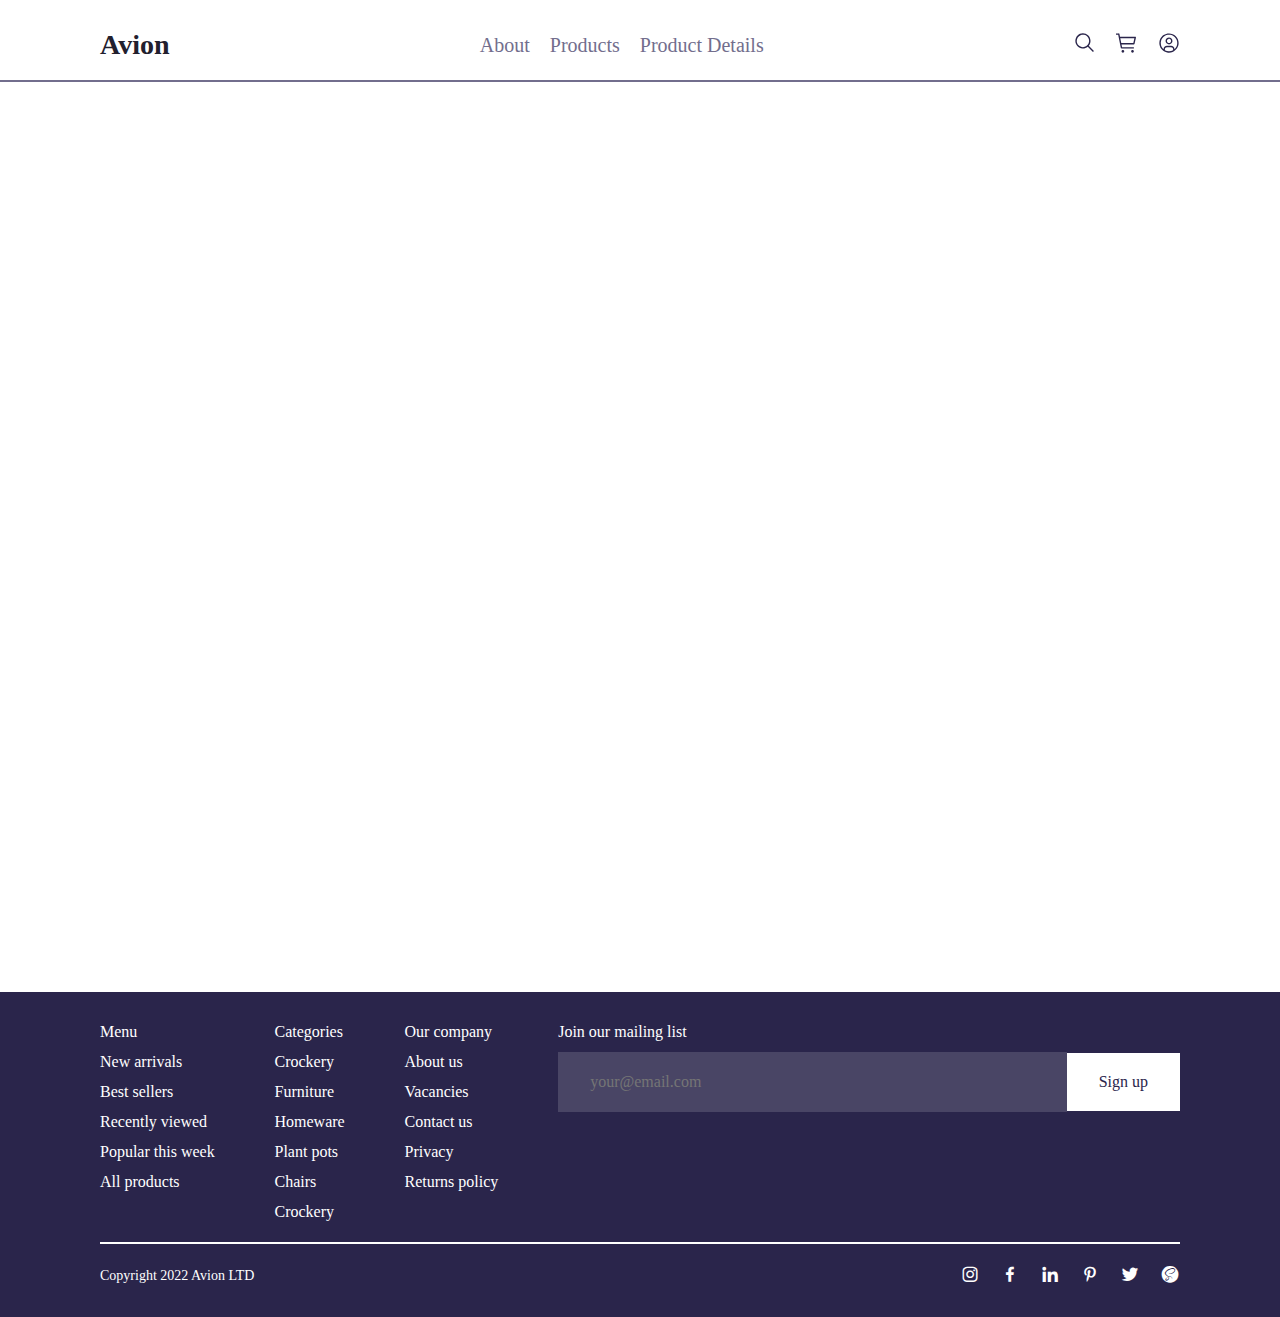
==== index.html @ 854c38ac "avion" ====
<!DOCTYPE html>
<html lang="en">
  <head>
    <meta charset="UTF-8" />
    <meta name="viewport" content="width=device-width, initial-scale=1.0" />
    <link
      rel="stylesheet"
      href="https://cdn.jsdelivr.net/npm/boxicons@latest/css/boxicons.min.css"
    />
    <link rel="stylesheet" href="./css/global.css" />
    <link rel="stylesheet" href="./css/home.css" />
    <title>Home | Avion</title>
  </head>
  <body>
    <header>
      <nav class="container">
        <a class="logo" href="./index.html">Avion</a>

        <ul class="list">
          <li>
            <a class="nav-link" href="./pages/about.html">About</a>
          </li>
          <li>
            <a class="nav-link" href="./pages/products.html">Products</a>
          </li>
          <li>
            <a class="nav-link" href="./pages/productdetails.html"
              >Product Details</a
            >
          </li>
        </ul>
        <div class="icons">
          <input class="nav-input" type="text" placeholder="Search" />
          <a class="search-btn icons-link" href="#"
            ><img src="./image/search.svg" alt="Search"
          /></a>
          <a class="icons-link" href="./pages/cart.html"
            ><img src="./image/cart.svg" alt=""
          /></a>
          <a class="icons-link" href=""
            ><img src="./image/acount.svg" alt=""
          /></a>
        </div>
        <button class="menu">
          <img
            src="[data-uri]"
            alt="Menu"
          />
        </button>
      </nav>
    </header>
    <main></main>
    <footer>
      <div class="footer container">
        <div class="footer-top">
          <div class="footer-top-content">
            <a href="#">Menu</a>
            <a href="#">New arrivals</a>
            <a href="#">Best sellers</a>
            <a href="#">Recently viewed</a>
            <a href="#">Popular this week</a>
            <a href="#">All products</a>
          </div>
          <div class="footer-top-content">
            <a href="#">Categories</a>
            <a href="#">Crockery</a>
            <a href="#">Furniture</a>
            <a href="#">Homeware</a>
            <a href="#">Plant pots</a>
            <a href="#">Chairs</a>
            <a href="#">Crockery</a>
          </div>
          <div class="footer-top-content">
            <a href="#">Our company</a>
            <a href="#">About us</a>
            <a href="#">Vacancies</a>
            <a href="#">Contact us</a>
            <a href="#">Privacy</a>
            <a href="#">Returns policy</a>
          </div>

          <div class="footer-top-content">
            <span> Join our mailing list </span>

            <form class="footer-form">
              <input type="text" placeholder="your@email.com" />
              <button class="footer-button">Sign up</button>
            </form>
          </div>
        </div>
        <div class="footer-bottom">
          <h3>Copyright 2022 Avion LTD</h3>

          <div class="footer-socials">
            <a href="#">
              <i class="bx bxl-instagram"></i>
            </a>
            <a href="#">
              <i class="bx bxl-facebook"></i>
            </a>
            <a href="#">
              <i class="bx bxl-linkedin"></i>
            </a>
            <a href="#">
              <i class="bx bxl-pinterest-alt"></i>
            </a>
            <a href="#">
              <i class="bx bxl-twitter"></i>
            </a>
            <a href="#">
              <i class="bx bxl-sass"></i>
            </a>
          </div>
        </div>
      </div>
    </footer>
    <script src="./js/main.js"></script>
  </body>
</html>
---- css/global.css ----
*,
::before,
::after {
  padding: 0;
  margin: 0;
  box-sizing: border-box;
  text-decoration: none;
  list-style: none;
}

body {
  font-family: sans-serif;
}
.container {
  max-width: 1440px;
  margin: 0 auto;
  padding: 20px 100px;
}

@media screen and (max-width: 768px) {
  .container {
    padding: 20px 20px;
  }
}

/* !header*/

header {
  padding: 10px 0;
}

.logo {
  font-family: Clash Display;
  font-size: 28px;
  font-weight: 900;
  line-height: 29.52px;
  text-align: left;
  text-underline-position: from-font;
  text-decoration-skip-ink: none;
  color: #22202e;
}
nav {
  display: flex;
  align-items: center;
  justify-content: space-between;
  position: relative;
  border-bottom: 2px solid rgb(114, 110, 141);
}

.list {
  display: flex;
  align-items: center;
  justify-content: space-between;
  gap: 20px;
}
.menu {
  display: none;
}
.nav-input {
  position: absolute;
  display: none;
  right: 200px;
  padding: 10px 20px;
  color: rgb(114, 110, 141);
}

.nav-link {
  color: rgb(114, 110, 141);
  font-family: Satoshi;
  font-size: 20px;
  font-weight: 400;
  line-height: 22px;
  letter-spacing: 0%;
  text-align: left;
}

.icons {
  display: flex;
  gap: 20px;
  align-items: center;
}
.showInput {
  position: absolute;
  display: block;
  padding: 10px 20px;
  color: rgb(114, 110, 141);
  width: 250px;
  right: 220px;
}
.icons-link img {
  width: 22px;
  height: 22px;
  font-size: 22px;
}

@media screen and (max-width: 768px) {
  .list {
    display: none;
  }

  .menu {
    display: flex;
    align-items: center;
    justify-content: center;
    width: 22px;
    height: 22px;
    background-color: #fff;
  }

  .show {
    display: flex;
    position: absolute;
    align-items: center;
    flex-direction: column;
    justify-content: center;
    width: 100%;
    top: 70px;
    left: 0;
    padding: 20px 0;
    gap: 20px;
    background: #22202e;
    min-height: 50vh;
  }

  .showInput {
    position: absolute;
    display: block;
    top: 72px;
    padding: 10px 20px;
    color: rgb(114, 110, 141);
    width: 100%;
    right: 0;
    margin: 0 auto;
    border-radius: 12px;
  }
  .menu img {
    width: 22px;
    height: 22px;
  }
}
main {
  height: 100vh;
}
/* footer */

footer {
  background: rgb(42, 37, 75);
  padding: 10px 0;
}

.footer {
  display: flex;
  flex-direction: column;
}

.footer-top {
  display: flex;
  justify-content: space-between;
  align-items: start;
  border-bottom: 2px solid #fff;
  padding-bottom: 20px;
}

.footer-top-content {
  display: flex;
  flex-direction: column;
  gap: 10px;
}

.footer-top-content a {
  color: rgb(255, 255, 255);
  font-family: Clash Display;
  font-size: 16px;
  font-weight: 400;
  line-height: 20px;
  letter-spacing: 0%;
  text-align: left;
}

.footer-top-content span {
  color: rgb(255, 255, 255);
  font-family: Clash Display;
  font-size: 16px;
  font-weight: 400;
  line-height: 20px;
  letter-spacing: 0%;
  text-align: left;
}

.footer-form input {
  padding: 19px 32px;
  background: rgba(255, 255, 255, 0.15);
  color: rgb(255, 255, 255);
  font-family: Satoshi;
  font-size: 16px;
  font-weight: 400;
  line-height: 22px;
  letter-spacing: 0%;
  text-align: left;
  width: 509px;
  border: none;
}

.footer-form .footer-button {
  padding: 17px 32px;
  background: rgb(255, 255, 255);
  color: rgb(42, 37, 75);
  font-family: Satoshi;
  font-size: 16px;
  font-weight: 400;
  line-height: 150%;
  letter-spacing: 0%;
  text-align: left;
  border: none;
  margin-left: -5px;
}
.footer-bottom {
  display: flex;
  justify-content: space-between;
  padding-top: 20px;
  align-items: center;
}

.footer-bottom h3 {
  color: rgb(255, 255, 255);
  font-family: Satoshi;
  font-size: 14px;
  font-weight: 400;
  line-height: 19px;
  letter-spacing: 0%;
  text-align: left;
}

.footer-socials {
  display: flex;
  gap: 20px;
}
.footer-socials a i {
  color: #fff;
  font-size: 20px;
}
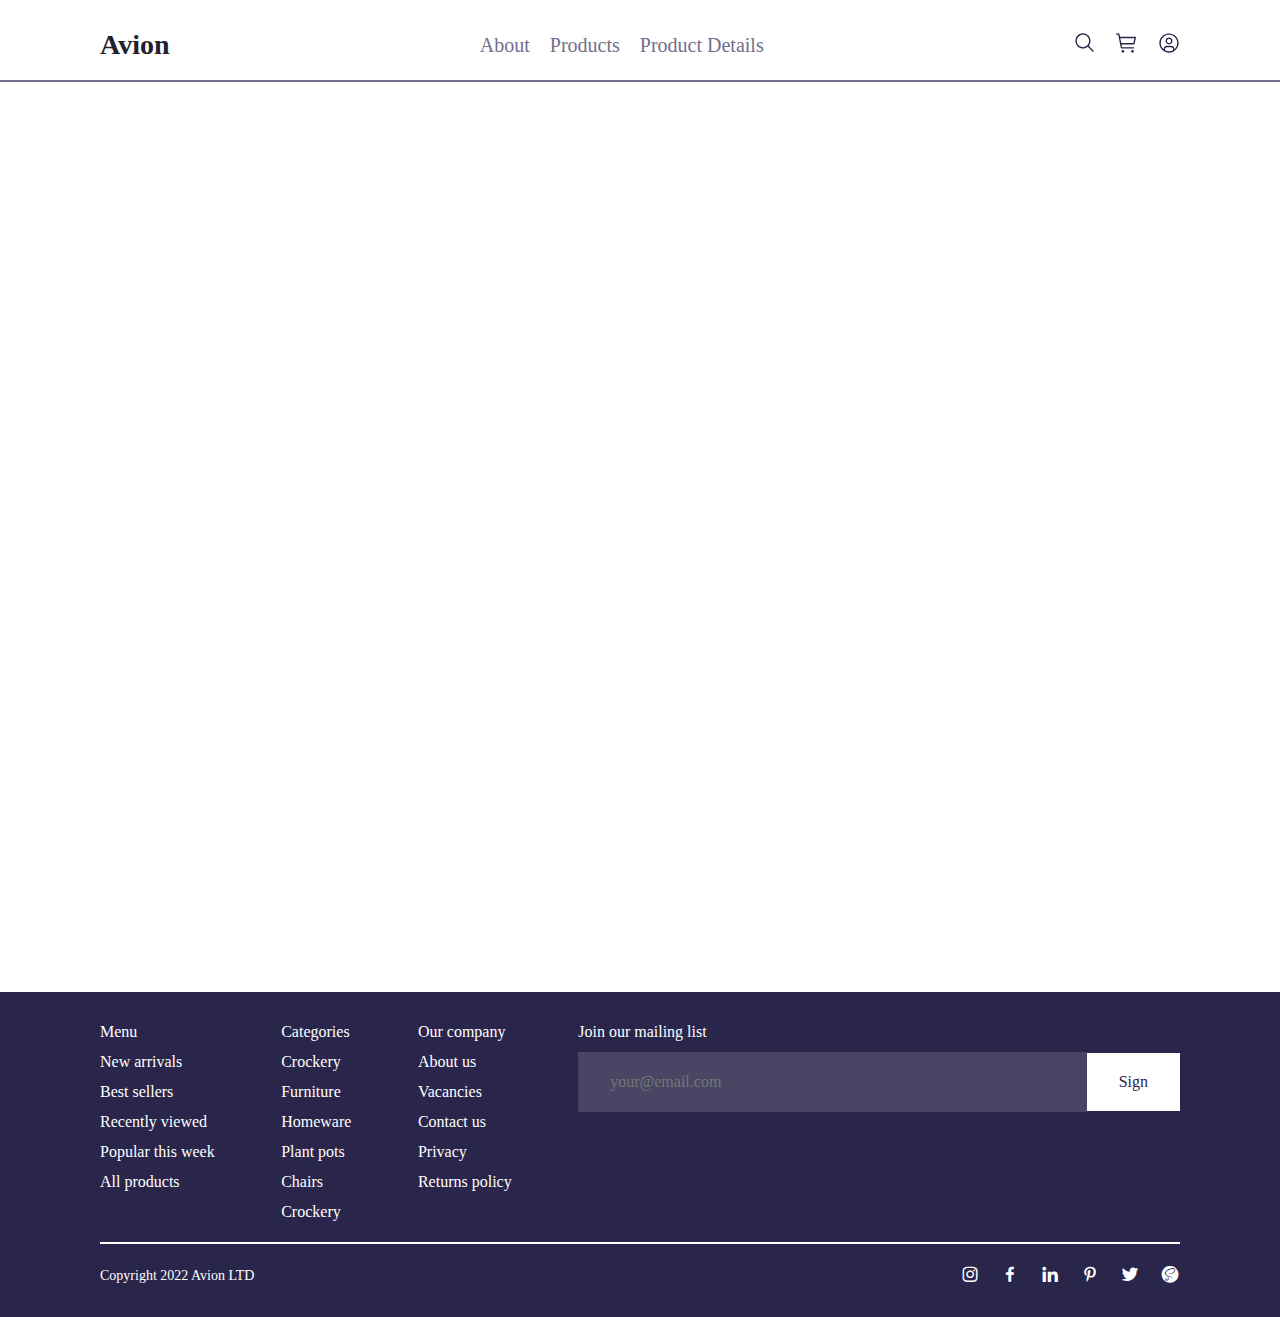
==== commit 307bc043: "asdas" ====
--- a/index.html
+++ b/index.html
@@ -84,7 +84,7 @@
 
             <form class="footer-form">
               <input type="text" placeholder="your@email.com" />
-              <button class="footer-button">Sign up</button>
+              <button class="footer-button">Sign</button>
             </form>
           </div>
         </div>
--- a/css/global.css
+++ b/css/global.css
@@ -239,3 +239,21 @@
   color: #fff;
   font-size: 20px;
 }
+@media screen and (max-width: 768px) {
+  .footer-top {
+    flex-wrap: wrap;
+  }
+
+  .footer-form input {
+    max-width: 200px;
+  }
+  .footer-form button {
+    max-width: 118px;
+  }
+  .footer-bottom {
+    flex-wrap: wrap;
+    align-items: center;
+    justify-content: center;
+    gap: 15px;
+  }
+}
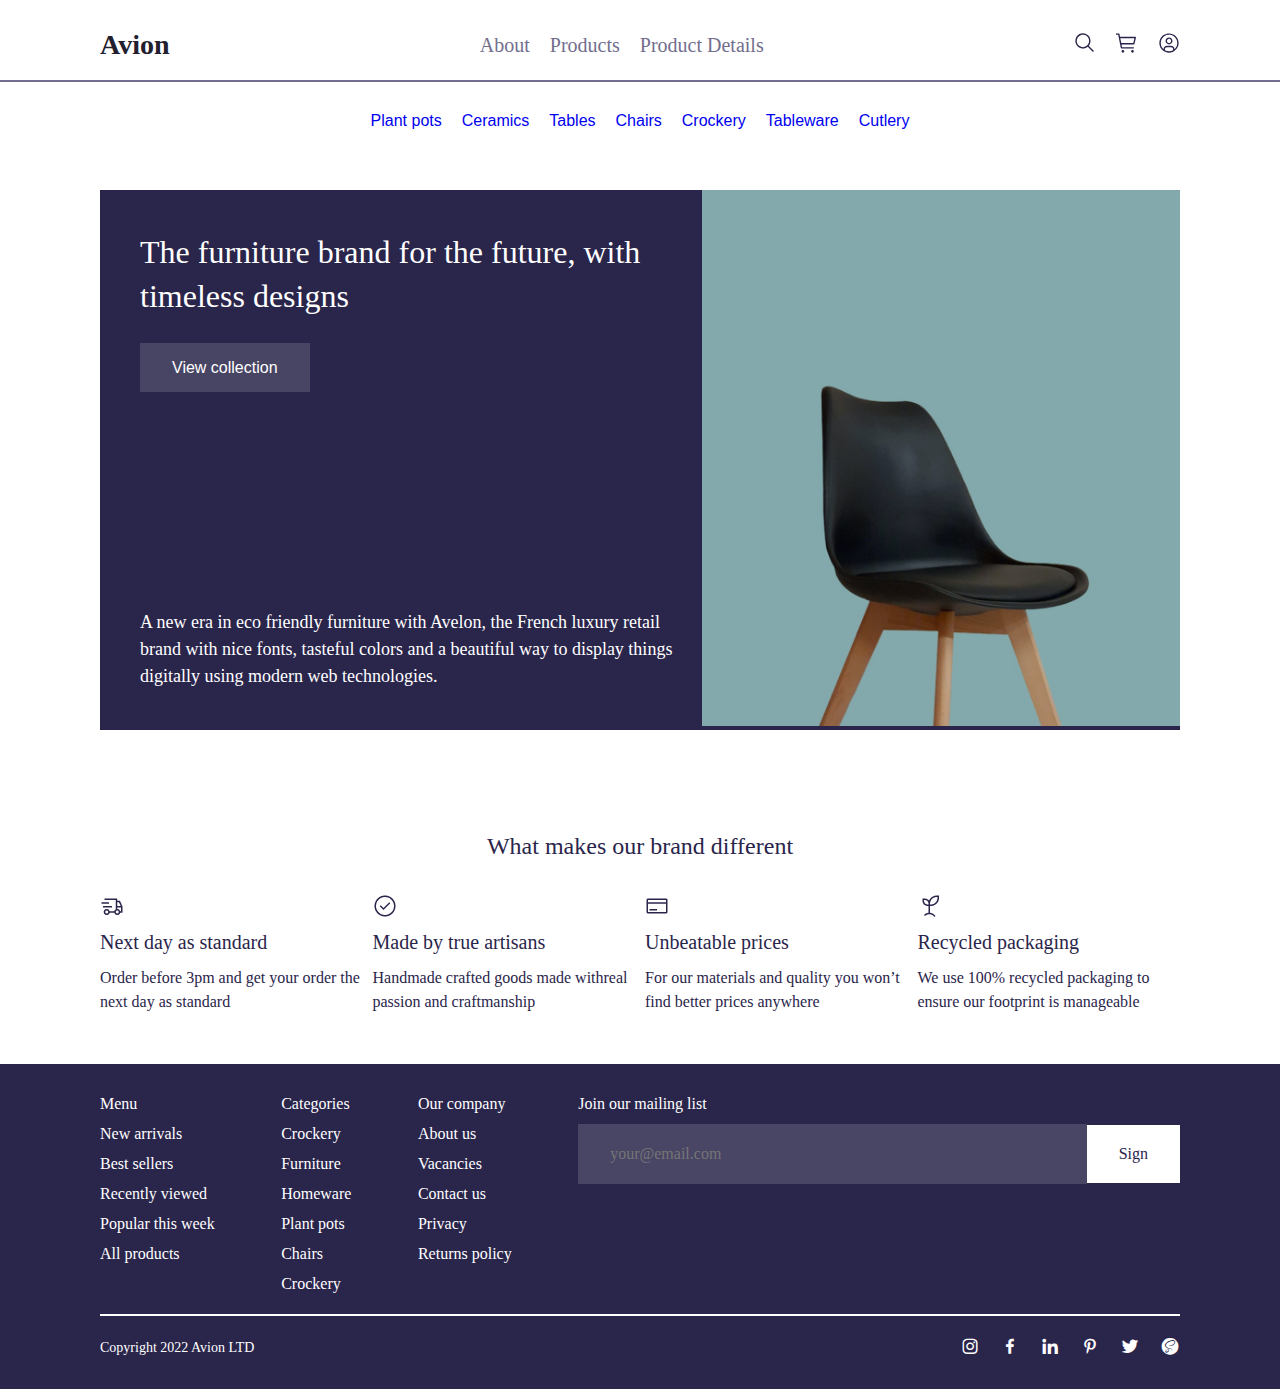
==== commit e9c10b18: "sms" ====
--- a/index.html
+++ b/index.html
@@ -49,7 +49,34 @@
         </button>
       </nav>
     </header>
-    <main></main>
+    <main>
+      <section class="herro container">
+        <div class="herro-category"></div>
+
+        <div class="herro-wrapper">
+          <div class="herro-info">
+            <h1>The furniture brand for the future, with timeless designs</h1>
+
+            <a href="./pages/products.html">View collection</a>
+
+            <p>
+              A new era in eco friendly furniture with Avelon, the French luxury
+              retail brand with nice fonts, tasteful colors and a beautiful way
+              to display things digitally using modern web technologies.
+            </p>
+          </div>
+          <div class="herro-image">
+            <img src="./image/herro-image.png" alt="" />
+          </div>
+        </div>
+      </section>
+
+      <section class="brend container">
+        <h2>What makes our brand different</h2>
+
+        <div class="brand-cards"></div>
+      </section>
+    </main>
     <footer>
       <div class="footer container">
         <div class="footer-top">
@@ -114,6 +141,8 @@
         </div>
       </div>
     </footer>
+    <script src="./js/data.js"></script>
+    <script src="./js/home.js"></script>
     <script src="./js/main.js"></script>
   </body>
 </html>
--- a/css/global.css
+++ b/css/global.css
@@ -19,7 +19,7 @@
 
 @media screen and (max-width: 768px) {
   .container {
-    padding: 20px 20px;
+    padding: 20px;
   }
 }
 
@@ -94,6 +94,9 @@
 }
 
 @media screen and (max-width: 768px) {
+  header {
+    padding: 0;
+  }
   .list {
     display: none;
   }
@@ -115,6 +118,7 @@
     justify-content: center;
     width: 100%;
     top: 70px;
+    z-index: 1;
     left: 0;
     padding: 20px 0;
     gap: 20px;
@@ -139,7 +143,7 @@
   }
 }
 main {
-  height: 100vh;
+  min-height: 100vh;
 }
 /* footer */
 
--- a/css/home.css
+++ b/css/home.css
@@ -0,0 +1,156 @@
+/* ! ===== Main ===== */
+
+.herro-category {
+  display: flex;
+  justify-content: center;
+  gap: 20px;
+  flex-wrap: wrap;
+}
+
+.herro-wrapper {
+  background-color: #2a254b;
+  display: flex;
+  justify-content: space-between;
+  margin: 60px 0;
+}
+
+.herro-info {
+  padding: 40px;
+  max-width: 602px;
+  position: relative;
+}
+
+.herro-info p {
+  position: absolute;
+  bottom: 40px;
+  color: #ffffff;
+  font-family: Satoshi;
+  font-size: 18px;
+  font-weight: 400;
+  line-height: 27px;
+  text-align: left;
+  text-underline-position: from-font;
+  text-decoration-skip-ink: none;
+}
+
+.herro-info h1 {
+  font-family: Clash Display;
+  font-size: 32px;
+  font-weight: 400;
+  line-height: 44.8px;
+  text-align: left;
+  text-underline-position: from-font;
+  text-decoration-skip-ink: none;
+  margin-bottom: 40px;
+  color: #fff;
+}
+
+.herro-info a {
+  padding: 16px 32px;
+  background-color: #f9f9f926;
+  color: #fff;
+}
+
+.herro-image {
+  max-width: 520px;
+}
+
+.herro-image img {
+  width: 100%;
+}
+
+@media screen and (max-width: 768px) {
+  .herro-category {
+    display: none;
+  }
+
+  .herro-wrapper {
+    margin: 0 auto;
+  }
+  .herro {
+    padding: 0;
+  }
+  .herro-wrapper {
+    min-height: 402px;
+    width: 100%;
+  }
+  .herro-image {
+    display: none;
+  }
+
+  .herro-info {
+    padding: 20px;
+    display: flex;
+    flex-direction: column;
+    gap: 30px;
+  }
+
+  .herro-info a {
+    text-align: center;
+    order: 3;
+  }
+
+  .herro-info p {
+    position: relative;
+    order: 2;
+    margin-top: 80px;
+  }
+}
+
+/* ! Brend */
+
+.brend h2 {
+  text-align: center;
+  /* Headings / H3 */
+  color: rgb(42, 37, 75);
+  font-family: Clash Display;
+  font-size: 24px;
+  font-weight: 400;
+  line-height: 140%;
+  letter-spacing: 0%;
+}
+
+.brand-cards {
+  display: flex;
+  gap: 10px;
+  margin: 30px 0;
+}
+
+.brand-card {
+  width: 25%;
+  display: flex;
+  flex-direction: column;
+  align-items: start;
+  gap: 10px;
+}
+.brand-card h3 {
+  /* Headings / H4 */
+  color: rgb(42, 37, 75);
+  font-family: Clash Display;
+  font-size: 20px;
+  font-weight: 400;
+  line-height: 140%;
+  letter-spacing: 0%;
+  text-align: left;
+}
+
+.brand-card p {
+  /* Body/Medium */
+  color: rgb(42, 37, 75);
+  font-family: Satoshi;
+  font-size: 16px;
+  font-weight: 400;
+  line-height: 150%;
+  letter-spacing: 0%;
+  text-align: left;
+}
+
+@media screen and (max-width: 768px) {
+  .brand-cards {
+    flex-direction: column;
+  }
+
+  .brand-card {
+    width: 100%;
+  }
+}
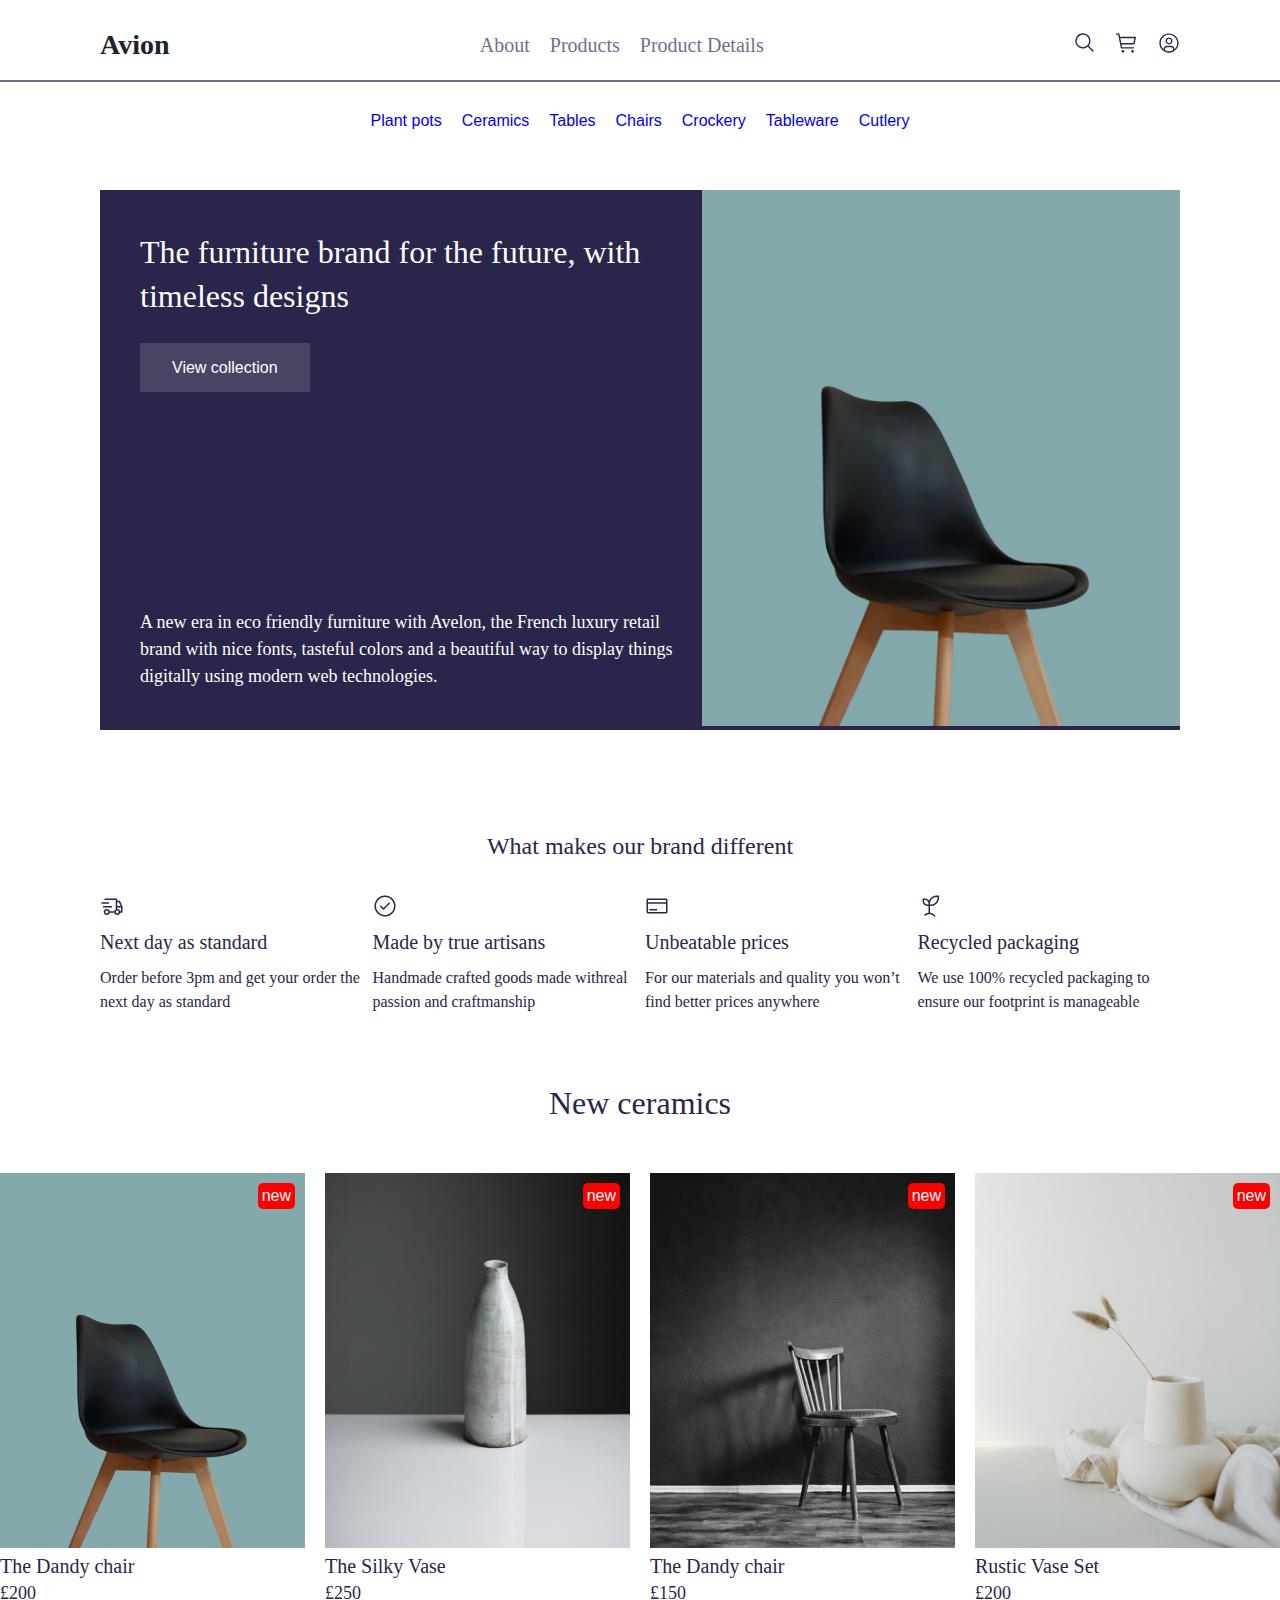
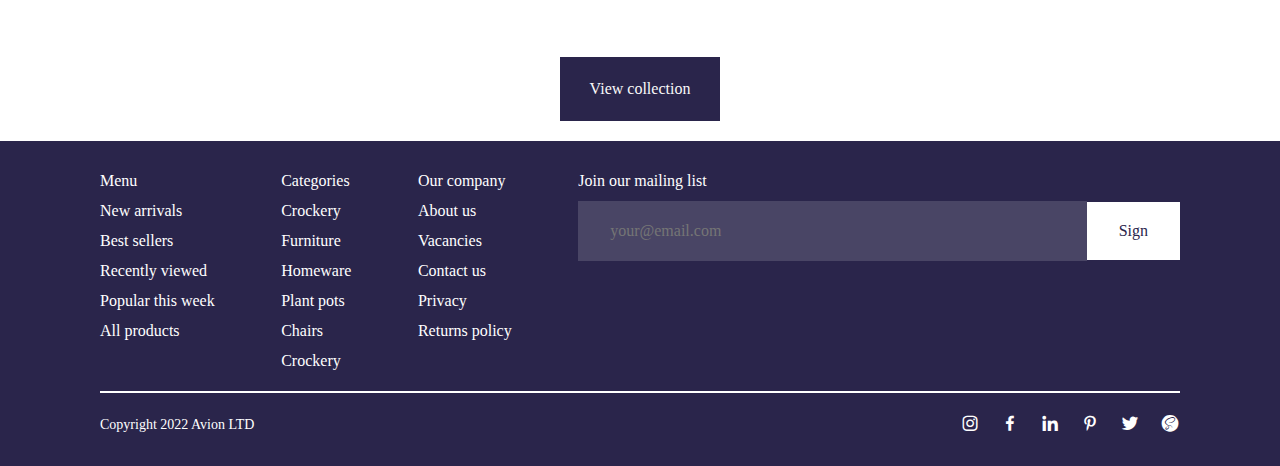
==== commit 44226b1a: "new products sections" ====
--- a/index.html
+++ b/index.html
@@ -76,6 +76,14 @@
 
         <div class="brand-cards"></div>
       </section>
+
+      <section class="container ceramics">
+        <h2>New ceramics</h2>
+
+        <div class="ceramic-cards"></div>
+
+        <a href="./pages/products.html">View collection</a>
+      </section>
     </main>
     <footer>
       <div class="footer container">
--- a/css/home.css
+++ b/css/home.css
@@ -154,3 +154,95 @@
     width: 100%;
   }
 }
+
+/* ! Ceramics cards */
+
+.ceramics {
+  display: flex;
+  flex-direction: column;
+  align-items: center;
+}
+.ceramics h2 {
+  font-family: Clash Display;
+  font-size: 32px;
+  font-weight: 400;
+  line-height: 39.36px;
+  text-align: left;
+  text-underline-position: from-font;
+  text-decoration-skip-ink: none;
+  color: #2a254b;
+}
+
+.ceramic-cards {
+  margin: 50px 0;
+  display: grid;
+  grid-template-columns: repeat(4, 1fr);
+  gap: 20px;
+}
+
+.ceramic-card {
+  position: relative;
+}
+
+.ceramic-card span {
+  position: absolute;
+  right: 10px;
+  top: 10px;
+  color: #fff;
+  background-color: red;
+  padding: 4px;
+  border-radius: 5px;
+}
+.ceramic-card h3 {
+  font-family: Clash Display;
+  font-size: 20px;
+  font-weight: 400;
+  line-height: 28px;
+  text-align: left;
+  text-underline-position: from-font;
+  text-decoration-skip-ink: none;
+  color: #2a254b;
+}
+
+.ceramic-card p {
+  font-family: Satoshi;
+  font-size: 18px;
+  font-weight: 400;
+  line-height: 27px;
+  text-align: left;
+  text-underline-position: from-font;
+  text-decoration-skip-ink: none;
+  color: #2a254b;
+}
+
+.ceramics a {
+  font-family: Satoshi;
+  font-size: 16px;
+  font-weight: 400;
+  line-height: 24px;
+  text-underline-position: from-font;
+  text-decoration-skip-ink: none;
+  background-color: #2a254b;
+  color: #f9f9f9;
+  padding: 20px 30px;
+  text-align: center;
+  transition: all 0.7s ease-in-out;
+}
+
+.ceramics a:hover {
+  background-color: #f9f9f9;
+  color: #2a254b;
+}
+
+@media screen and (max-width: 768px) {
+  .ceramic-cards {
+    margin: 50px 0;
+    display: grid;
+    grid-template-columns: repeat(1, 1fr);
+    gap: 20px;
+  }
+
+  .ceramics a {
+    width: 100%;
+  }
+}
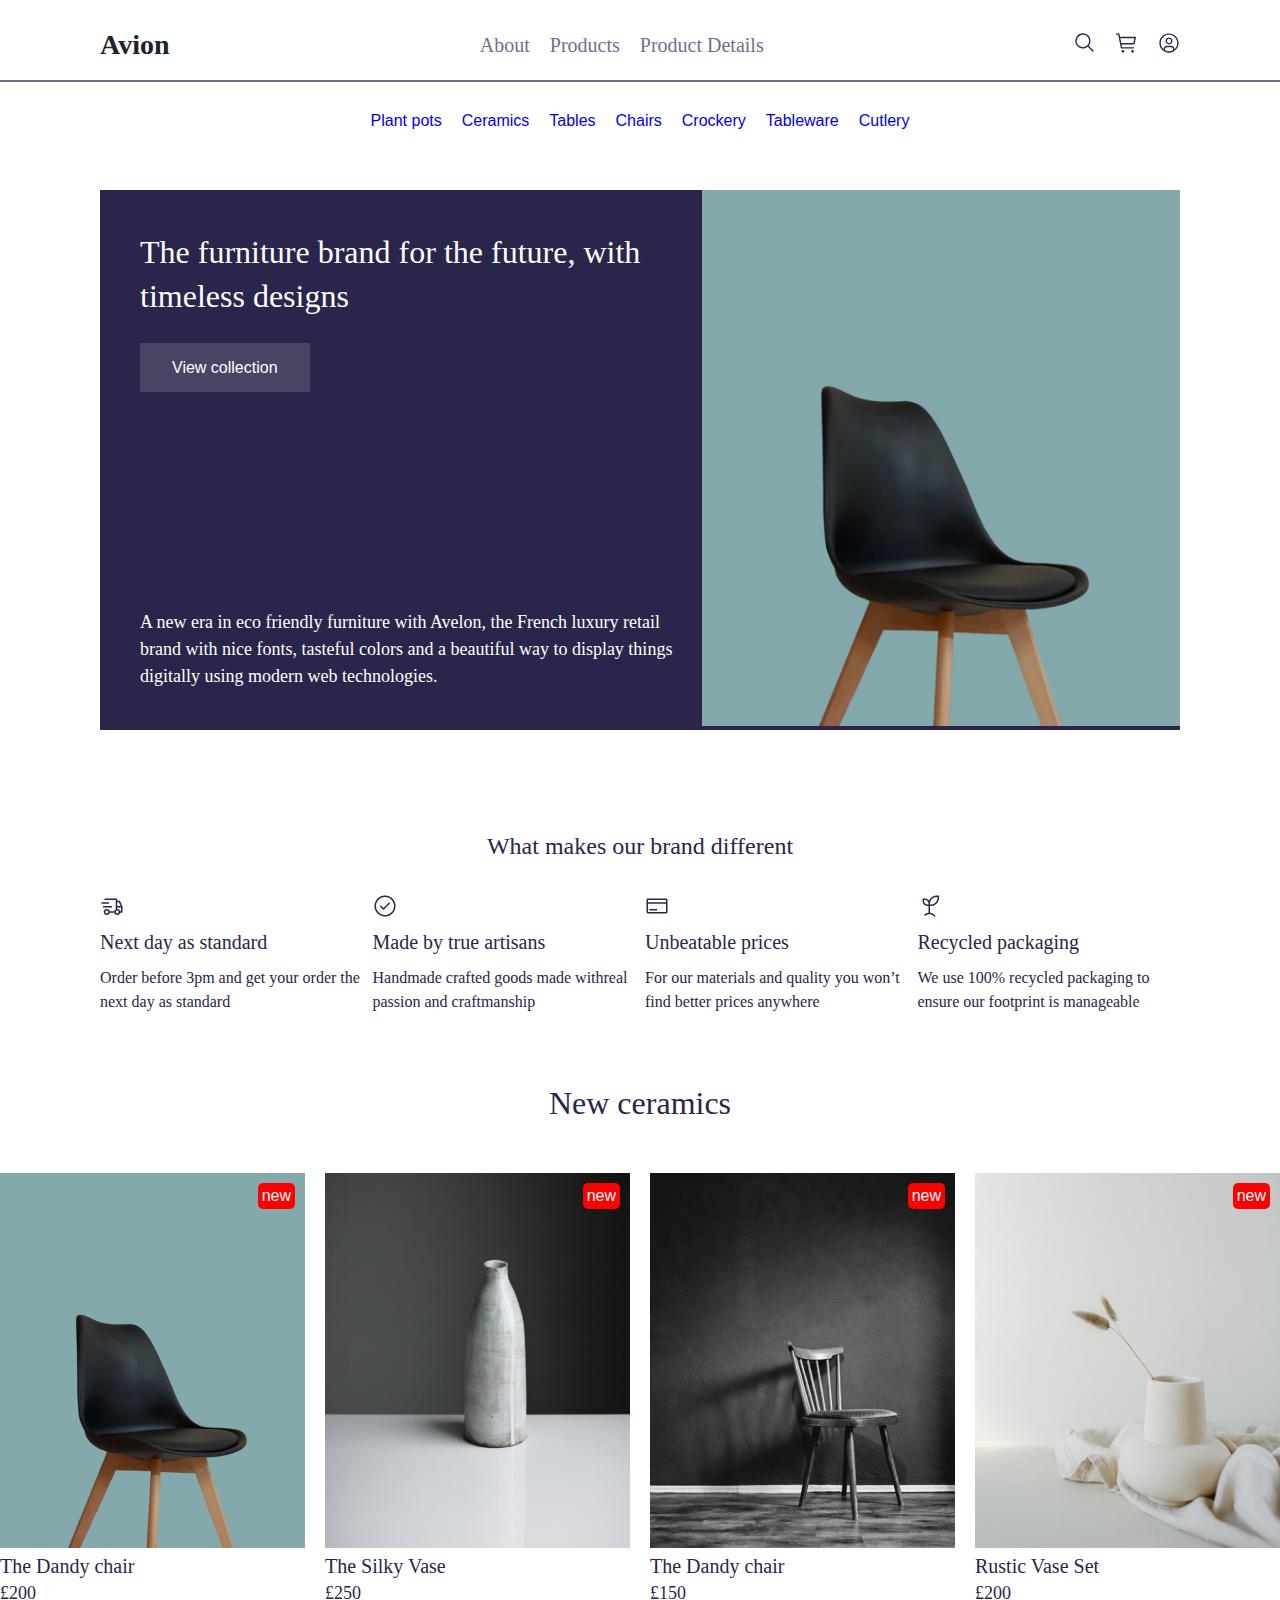
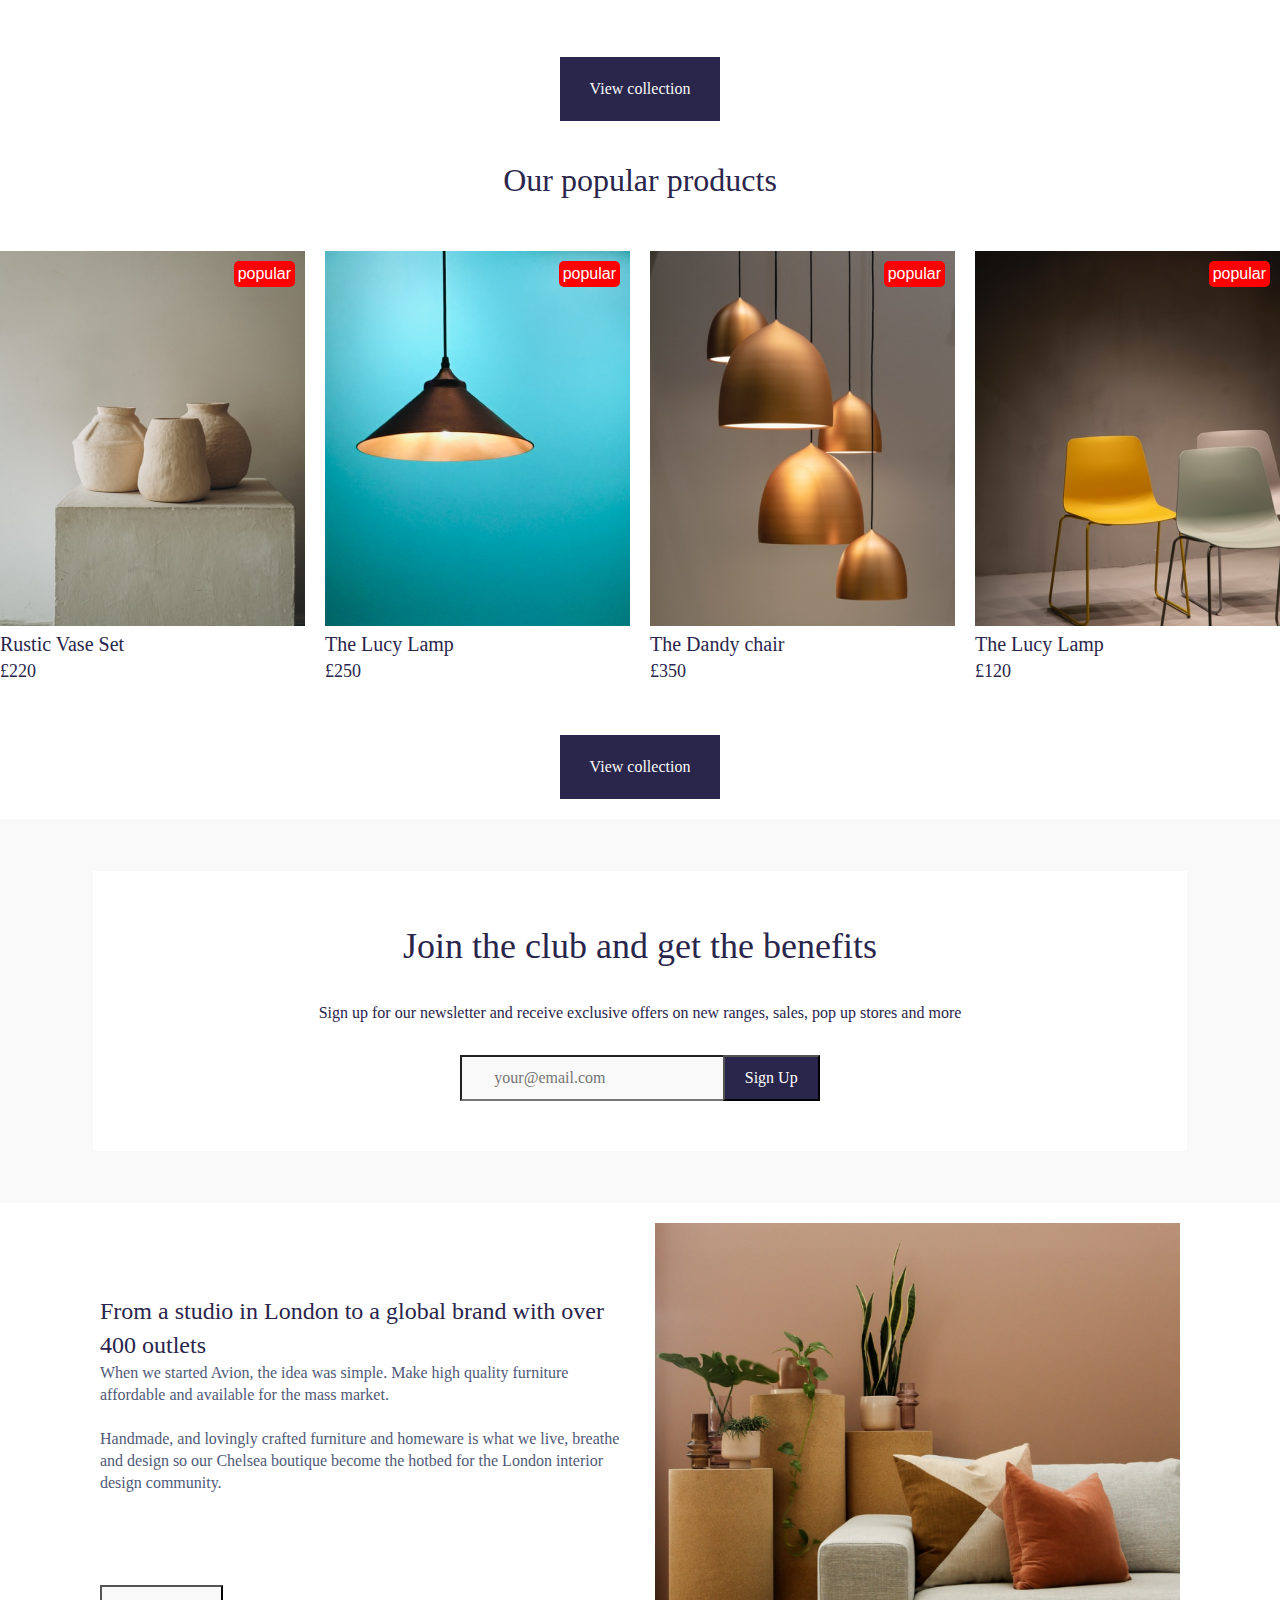
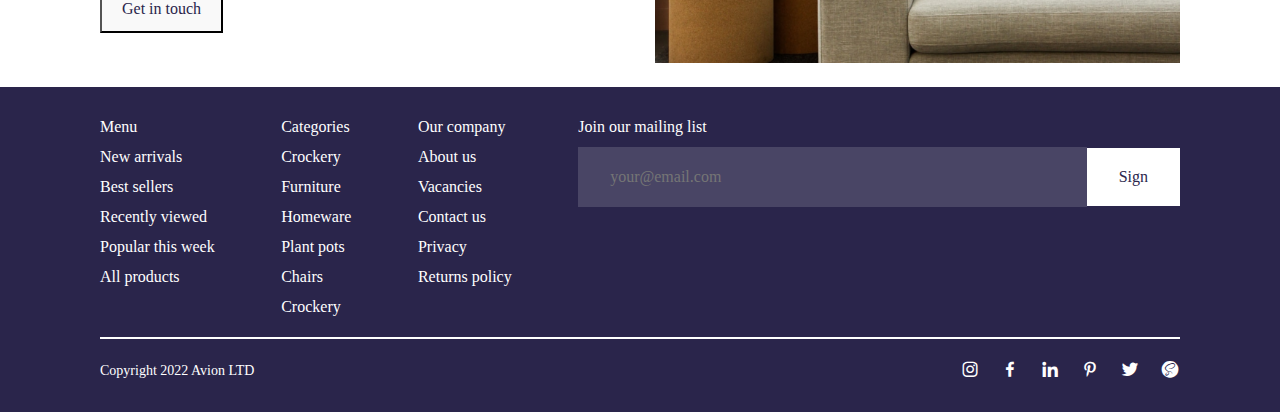
==== commit d03f0ad8: "avion project the ended home page" ====
--- a/index.html
+++ b/index.html
@@ -84,6 +84,51 @@
 
         <a href="./pages/products.html">View collection</a>
       </section>
+
+      <section class="popular-products container">
+        <h2>Our popular products</h2>
+
+        <div class="popular-cards"></div>
+        <a href="./pages/products.html">View collection</a>
+      </section>
+
+      <section class="join">
+        <div class="join-card container">
+          <h3>Join the club and get the benefits</h3>
+          <p>
+            Sign up for our newsletter and receive exclusive offers on new
+            ranges, sales, pop up stores and more
+          </p>
+
+          <div class="join-input">
+            <input type="text" placeholder="your@email.com" />
+            <button>Sign Up</button>
+          </div>
+        </div>
+      </section>
+
+      <section class="container outlet">
+        <div class="outlet-info">
+          <h3>
+            From a studio in London to a global brand with over 400 outlets
+          </h3>
+
+          <p>
+            When we started Avion, the idea was simple. Make high quality
+            furniture affordable and available for the mass market.
+            <br /><br />
+            Handmade, and lovingly crafted furniture and homeware is what we
+            live, breathe and design so our Chelsea boutique become the hotbed
+            for the London interior design community.
+          </p>
+
+          <button>Get in touch</button>
+        </div>
+
+        <div class="outlet-image">
+          <img src="./image/outlet.png" alt="" />
+        </div>
+      </section>
     </main>
     <footer>
       <div class="footer container">
--- a/css/home.css
+++ b/css/home.css
@@ -246,3 +246,368 @@
     width: 100%;
   }
 }
+
+/*  ! Popular products */
+
+.popular-products {
+  display: flex;
+  flex-direction: column;
+  align-items: center;
+}
+.popular-products h2 {
+  font-family: Clash Display;
+  font-size: 32px;
+  font-weight: 400;
+  line-height: 39.36px;
+  text-align: left;
+  text-underline-position: from-font;
+  text-decoration-skip-ink: none;
+  color: #2a254b;
+}
+
+.popular-cards {
+  margin: 50px 0;
+  display: grid;
+  grid-template-columns: repeat(4, 1fr);
+  gap: 20px;
+}
+
+.popular-card {
+  position: relative;
+}
+
+.popular-card span {
+  position: absolute;
+  right: 10px;
+  top: 10px;
+  color: #fff;
+  background-color: red;
+  padding: 4px;
+  border-radius: 5px;
+}
+.popular-card h3 {
+  font-family: Clash Display;
+  font-size: 20px;
+  font-weight: 400;
+  line-height: 28px;
+  text-align: left;
+  text-underline-position: from-font;
+  text-decoration-skip-ink: none;
+  color: #2a254b;
+}
+
+.popular-card p {
+  font-family: Satoshi;
+  font-size: 18px;
+  font-weight: 400;
+  line-height: 27px;
+  text-align: left;
+  text-underline-position: from-font;
+  text-decoration-skip-ink: none;
+  color: #2a254b;
+}
+
+.popular-products a {
+  font-family: Satoshi;
+  font-size: 16px;
+  font-weight: 400;
+  line-height: 24px;
+  text-underline-position: from-font;
+  text-decoration-skip-ink: none;
+  background-color: #2a254b;
+  color: #f9f9f9;
+  padding: 20px 30px;
+  text-align: center;
+  transition: all 0.7s ease-in-out;
+}
+
+.popular-products a:hover {
+  background-color: #f9f9f9;
+  color: #2a254b;
+}
+
+@media screen and (max-width: 768px) {
+  .popular-cards {
+    margin: 50px 0;
+    display: grid;
+    grid-template-columns: repeat(1, 1fr);
+    gap: 20px;
+  }
+
+  .popular-products a {
+    width: 100%;
+  }
+}
+
+/* ! join */
+
+.join {
+  background-color: #f9f9f9;
+  padding: 52px 93px;
+}
+
+.join-card {
+  background-color: #fff;
+  display: flex;
+  flex-direction: column;
+  justify-content: center;
+  align-items: center;
+  gap: 30px;
+  padding: 50px 0;
+}
+
+.join-card h3 {
+  /* Headings / H1 */
+  color: rgb(42, 37, 75);
+  font-family: Clash Display;
+  font-size: 36px;
+  font-weight: 400;
+  line-height: 140%;
+  letter-spacing: 0%;
+  text-align: center;
+}
+
+.join-card p {
+  /* Body/Medium */
+  color: rgb(42, 37, 75);
+  font-family: Satoshi;
+  font-size: 16px;
+  font-weight: 400;
+  line-height: 150%;
+  letter-spacing: 0%;
+  text-align: center;
+}
+
+.join-input {
+  margin: 0 auto;
+}
+.join-input input {
+  background-color: #f9f9f9;
+  color: rgb(42, 37, 75);
+  font-family: Satoshi;
+  font-size: 16px;
+  font-weight: 400;
+  line-height: 22px;
+  letter-spacing: 0%;
+  text-align: left;
+  padding: 10px 32px;
+}
+
+.join-input button {
+  /* Dark Primary */
+  background: rgb(42, 37, 75);
+  /* Body/Medium */
+  color: rgb(255, 255, 255);
+  font-family: Satoshi;
+  font-size: 16px;
+  font-weight: 400;
+  line-height: 22px;
+  letter-spacing: 0%;
+  text-align: left;
+  padding: 10px 20px;
+  margin-left: -10px;
+}
+
+@media screen and (max-width: 768px) {
+  .join {
+    background-color: #f9f9f9;
+    padding: 10px;
+  }
+
+  .join-card {
+    background-color: #fff;
+    display: flex;
+    flex-direction: column;
+    justify-content: center;
+    align-items: center;
+    gap: 20px;
+    padding: 30px 0;
+  }
+
+  .join-card h3 {
+    /* Headings / H4 */
+    color: rgb(42, 37, 75);
+    font-family: Clash Display;
+    font-size: 20px;
+    font-weight: 400;
+    line-height: 140%;
+    letter-spacing: 0%;
+    text-align: center;
+  }
+
+  .join-card p {
+    /* Body/Small */
+    color: rgb(42, 37, 75);
+    font-family: Satoshi;
+    font-size: 14px;
+    font-weight: 400;
+    line-height: 150%;
+    letter-spacing: 0%;
+    text-align: center;
+  }
+
+  .join-input {
+    margin: 0 auto;
+  }
+  .join-input input {
+    background-color: #f9f9f9;
+    color: rgb(42, 37, 75);
+    font-family: Satoshi;
+    font-size: 16px;
+    font-weight: 400;
+    line-height: 22px;
+    letter-spacing: 0%;
+    text-align: left;
+    padding: 8px 15px;
+  }
+
+  .join-input button {
+    /* Dark Primary */
+    background: rgb(42, 37, 75);
+    /* Body/Medium */
+    color: rgb(255, 255, 255);
+    font-family: Satoshi;
+    font-size: 16px;
+    font-weight: 400;
+    line-height: 22px;
+    letter-spacing: 0%;
+    text-align: left;
+    padding: 8px 15px;
+    margin-left: -10px;
+  }
+}
+
+/* ! outlet */
+.outlet {
+  display: flex;
+  align-items: start;
+  position: relative;
+  justify-content: space-between;
+  gap: 30px;
+  position: relative;
+}
+
+.outlet-info {
+  padding: 72px 0;
+  width: 50%;
+}
+
+.outlet-info h3 {
+  color: rgb(42, 37, 75);
+  font-family: Clash Display;
+  font-size: 24px;
+  font-weight: 400;
+  line-height: 140%;
+  letter-spacing: 0%;
+  text-align: left;
+}
+
+.outlet-info p {
+  color: rgb(80, 89, 119);
+  font-family: Satoshi;
+  font-size: 16px;
+  font-weight: 400;
+  line-height: 22px;
+  letter-spacing: 0%;
+  text-align: left;
+}
+.outlet-info button {
+  position: absolute;
+  bottom: 54px;
+  padding: 10px 20px;
+  /* Light Grey */
+  background: rgb(249, 249, 249);
+  /* Body/Medium */
+  color: rgb(42, 37, 75);
+  font-family: Satoshi;
+  font-size: 16px;
+  font-weight: 400;
+  line-height: 150%;
+  letter-spacing: 0%;
+  text-align: left;
+  transition: all 0.6s ease;
+  cursor: pointer;
+}
+
+.outlet-info button:hover {
+  color: #f9f9f9;
+  background-color: #2a254b;
+  transform: scale(1.1);
+}
+
+.outlet-image {
+  width: 50%;
+}
+
+.outlet-image img {
+  width: 100%;
+}
+@media screen and (max-width: 768px) {
+  .outlet {
+    display: flex;
+    align-items: start;
+    justify-content: center;
+    gap: 30px;
+    position: relative;
+    flex-direction: column;
+  }
+
+  .outlet-info {
+    width: 100%;
+    padding: 10px;
+  }
+
+  .outlet-info h3 {
+    color: rgb(42, 37, 75);
+    font-family: Clash Display;
+    font-size: 24px;
+    font-weight: 400;
+    line-height: 140%;
+    letter-spacing: 0%;
+    text-align: center;
+  }
+
+  .outlet-info p {
+    color: rgb(80, 89, 119);
+    font-family: Satoshi;
+    font-size: 16px;
+    font-weight: 400;
+    line-height: 22px;
+    letter-spacing: 0%;
+    text-align: center;
+    margin: 20px 0;
+  }
+  .outlet-info button {
+    position: relative;
+    bottom: 0;
+    padding: 10px 20px;
+    /* Light Grey */
+    background: rgb(249, 249, 249);
+    /* Body/Medium */
+    color: rgb(42, 37, 75);
+    font-family: Satoshi;
+    font-size: 16px;
+    font-weight: 400;
+    line-height: 150%;
+    letter-spacing: 0%;
+    text-align: left;
+    transition: all 0.6s ease;
+    cursor: pointer;
+    width: 100%;
+    text-align: center;
+  }
+
+  .outlet-info button:hover {
+    color: #f9f9f9;
+    background-color: #2a254b;
+    transform: scale(1.1);
+  }
+
+  .outlet-image {
+    width: 100%;
+  }
+
+  .outlet-image img {
+    width: 100%;
+  }
+}
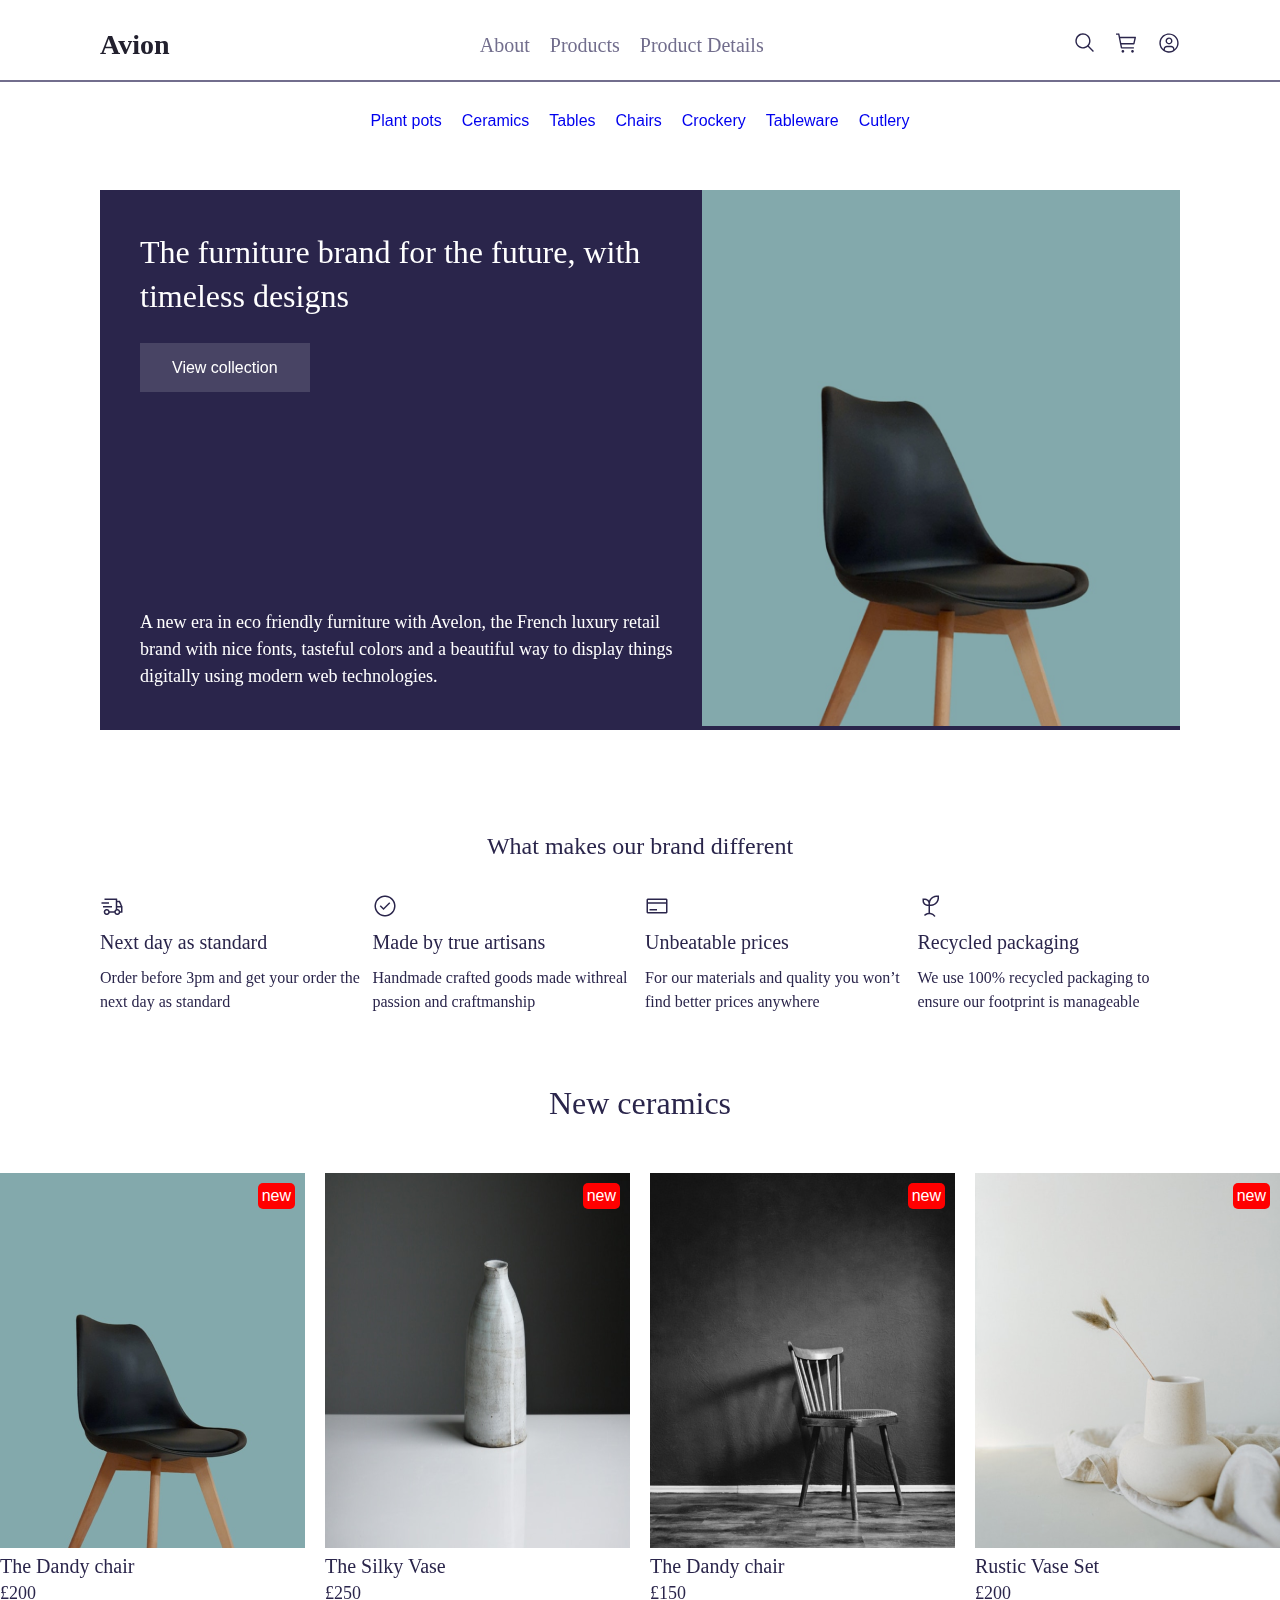
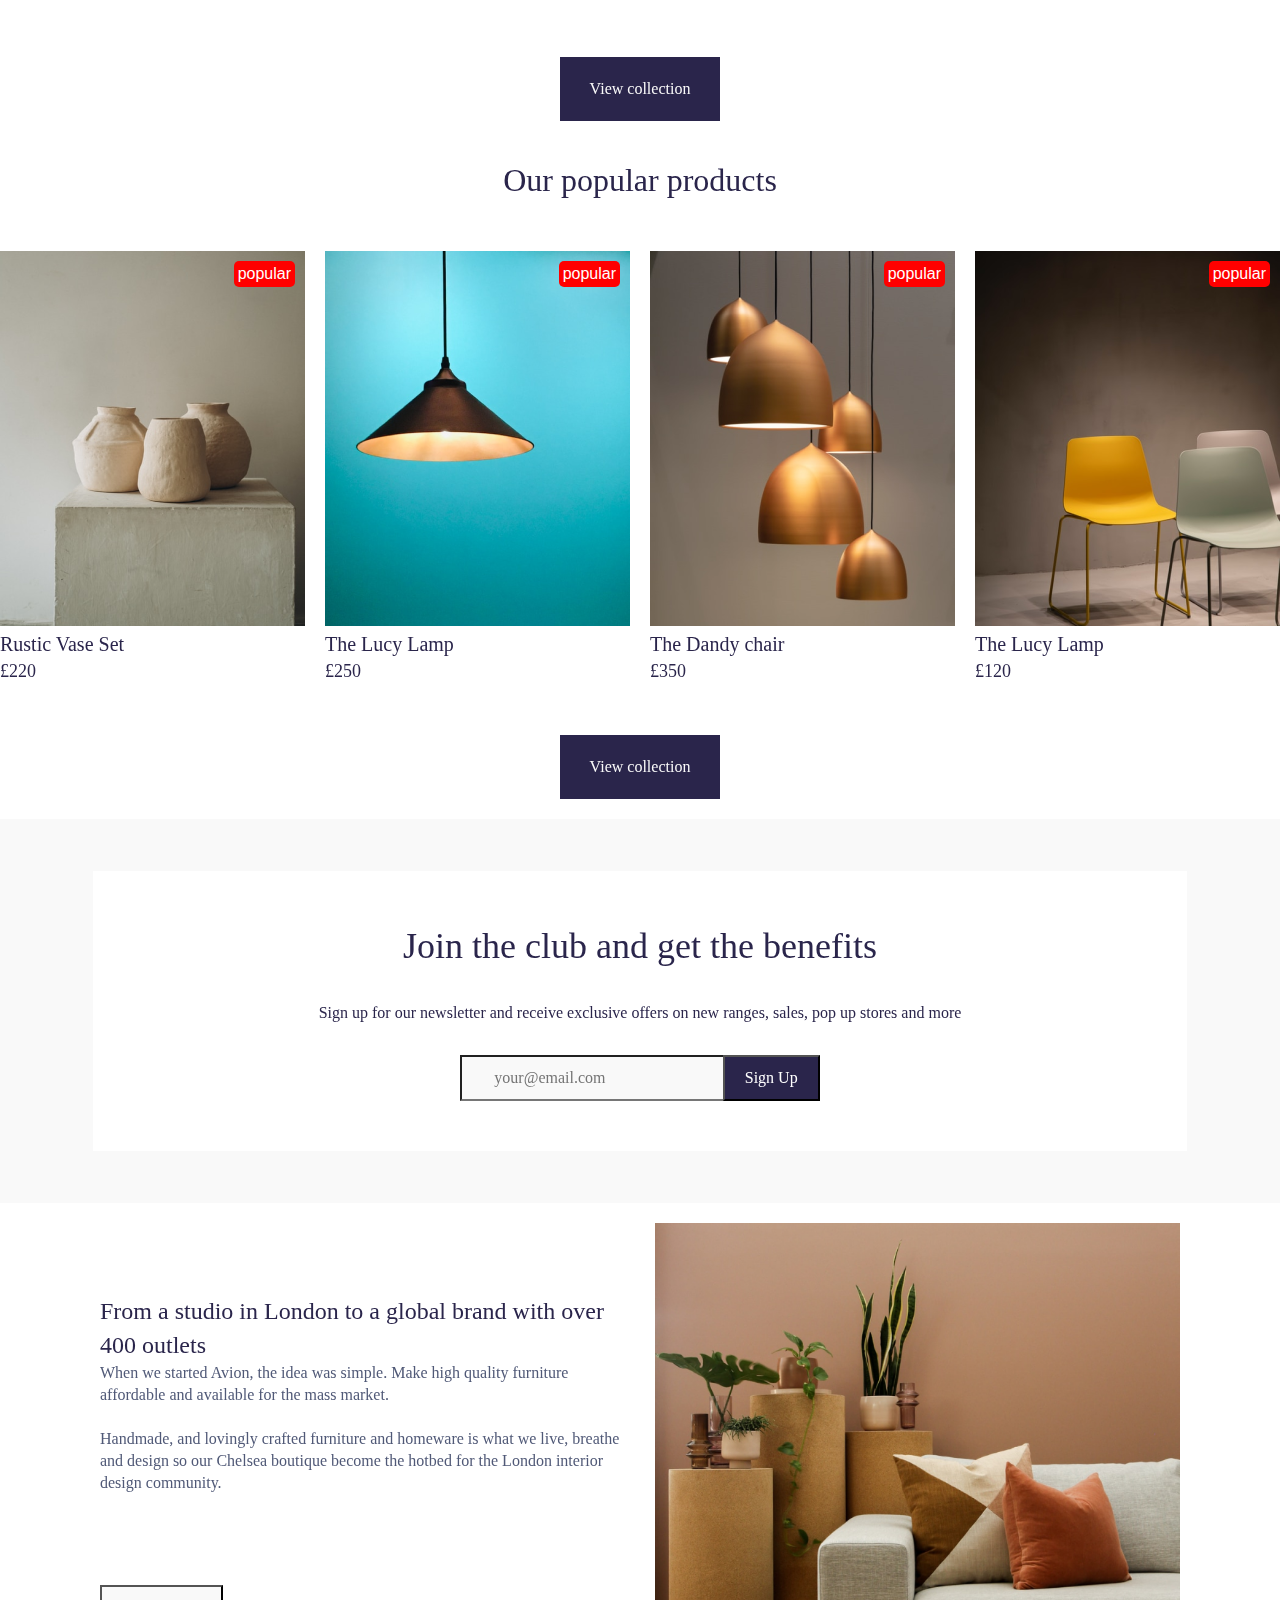
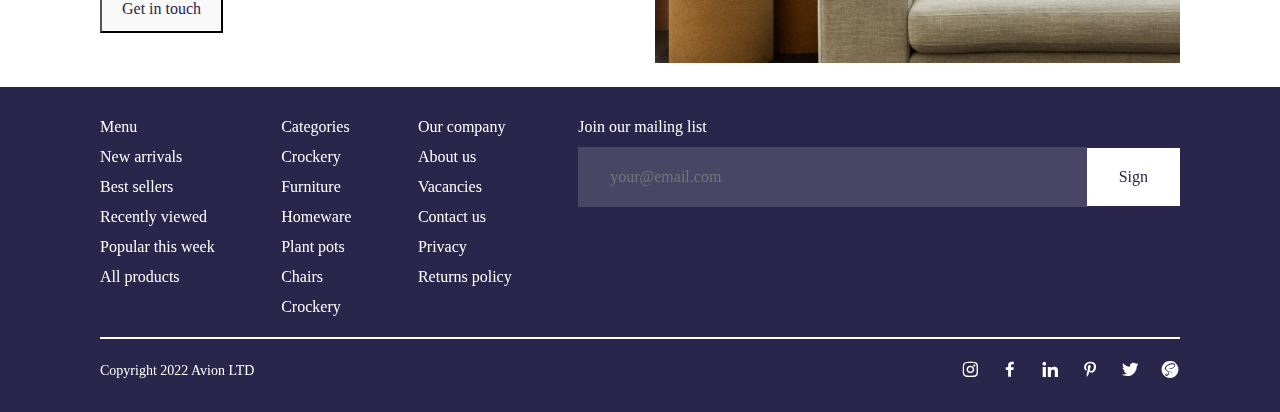
==== commit d40dc50e: "search and pagination" ====
--- a/index.html
+++ b/index.html
@@ -12,6 +12,9 @@
     <title>Home | Avion</title>
   </head>
   <body>
+    <div class="loading">
+      <h3>Loading...</h3>
+    </div>
     <header>
       <nav class="container">
         <a class="logo" href="./index.html">Avion</a>
@@ -194,6 +197,8 @@
         </div>
       </div>
     </footer>
+
+    <a href="#" class="backtop"><i class="bx bx-up-arrow-alt"></i></a>
     <script src="./js/data.js"></script>
     <script src="./js/home.js"></script>
     <script src="./js/main.js"></script>
--- a/css/global.css
+++ b/css/global.css
@@ -6,6 +6,50 @@
   box-sizing: border-box;
   text-decoration: none;
   list-style: none;
+}
+
+html {
+  scroll-behavior: smooth;
+}
+
+.loading {
+  display: flex;
+  justify-content: center;
+  align-items: center;
+  position: fixed;
+  inset: 0;
+  background-color: rgb(0, 0, 0);
+  color: white;
+  opacity: 1;
+  transition: all 0.8s ease-in-out;
+}
+.loading-hidden {
+  opacity: 0;
+  z-index: -1;
+}
+
+.backtop {
+  display: none;
+  position: fixed;
+  background-color: #2a254b;
+  /* padding: 10px; */
+  border-radius: 50%;
+  box-shadow: 0 0 10px rgba(0, 0, 0, 0.2);
+  z-index: 1000;
+  right: 20px;
+  bottom: 20px;
+  transition: 0.6s;
+  width: 50px;
+  height: 50px;
+  color: #fff;
+  font-size: 30px;
+
+  align-items: center;
+  justify-content: center;
+}
+
+.backtop-show {
+  display: flex;
 }
 
 body {
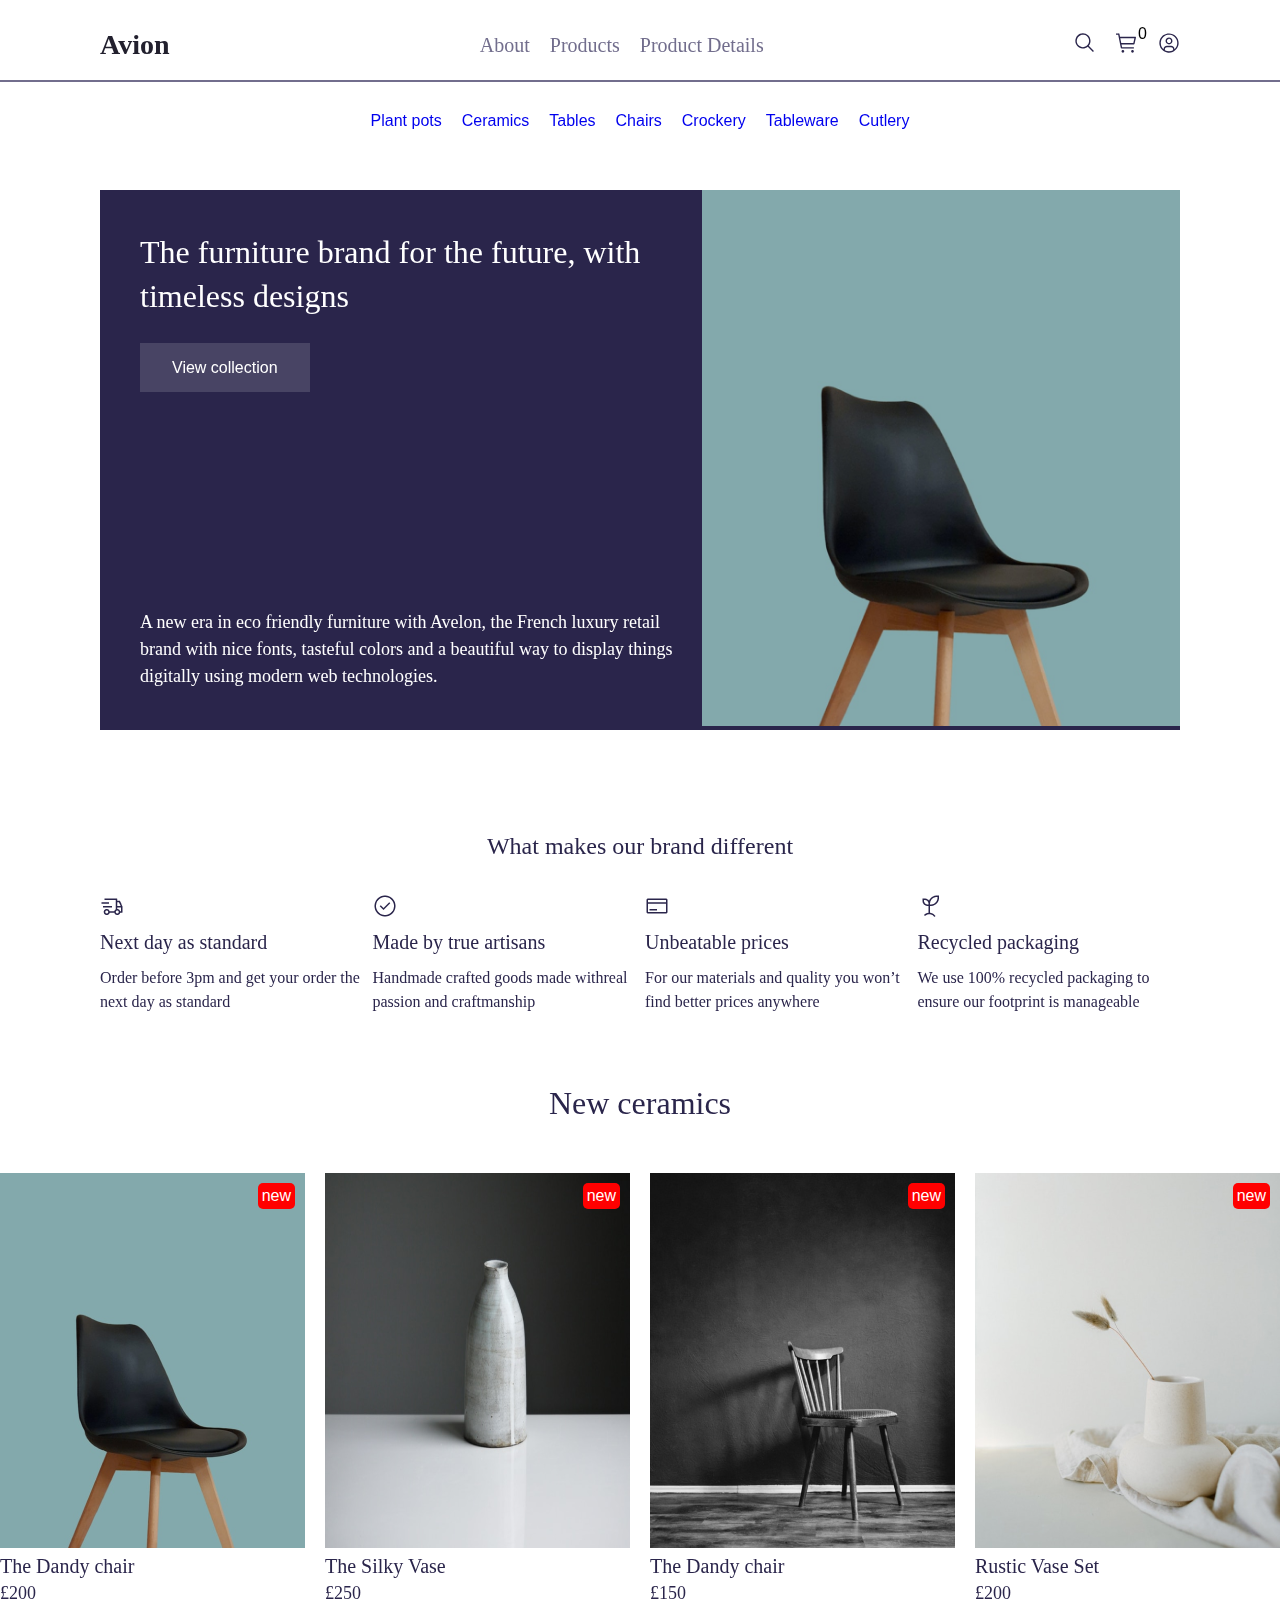
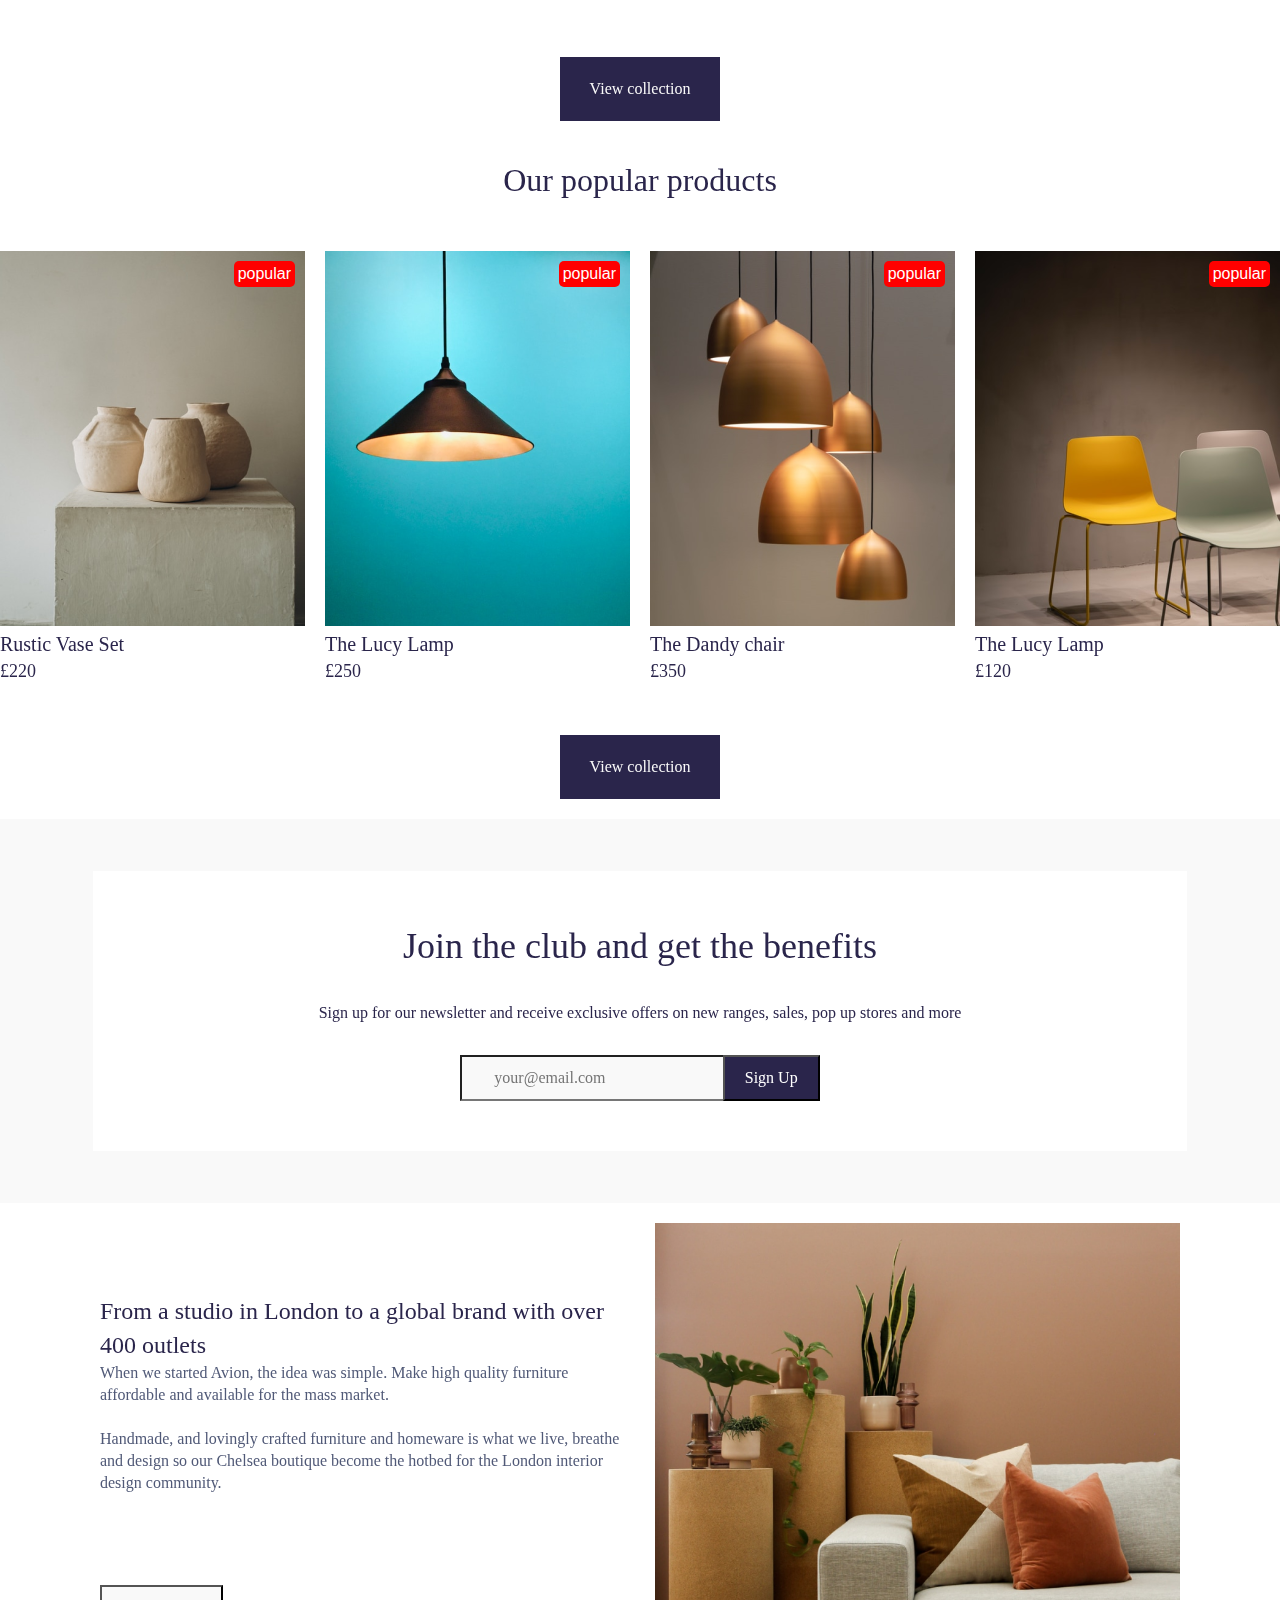
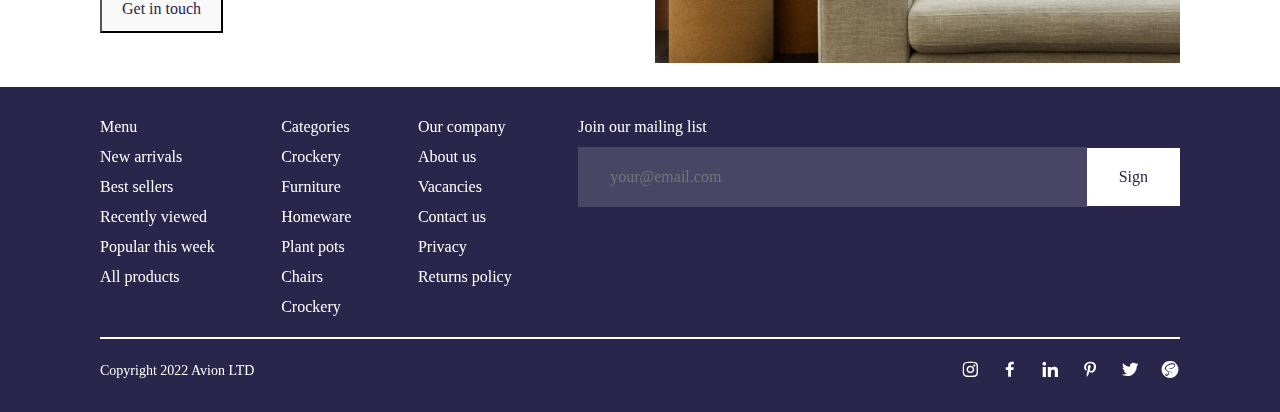
==== commit 2a0b8c73: "Add to cart function" ====
--- a/index.html
+++ b/index.html
@@ -38,8 +38,9 @@
             ><img src="./image/search.svg" alt="Search"
           /></a>
           <a class="icons-link" href="./pages/cart.html"
-            ><img src="./image/cart.svg" alt=""
-          /></a>
+            ><img src="./image/cart.svg" alt="" />
+            <span class="cart-count">0</span></a
+          >
           <a class="icons-link" href=""
             ><img src="./image/acount.svg" alt=""
           /></a>
--- a/css/global.css
+++ b/css/global.css
@@ -135,6 +135,13 @@
   width: 22px;
   height: 22px;
   font-size: 22px;
+  position: relative;
+}
+
+.cart-count {
+  position: absolute;
+  color: #000;
+  top: 15px;
 }
 
 @media screen and (max-width: 768px) {
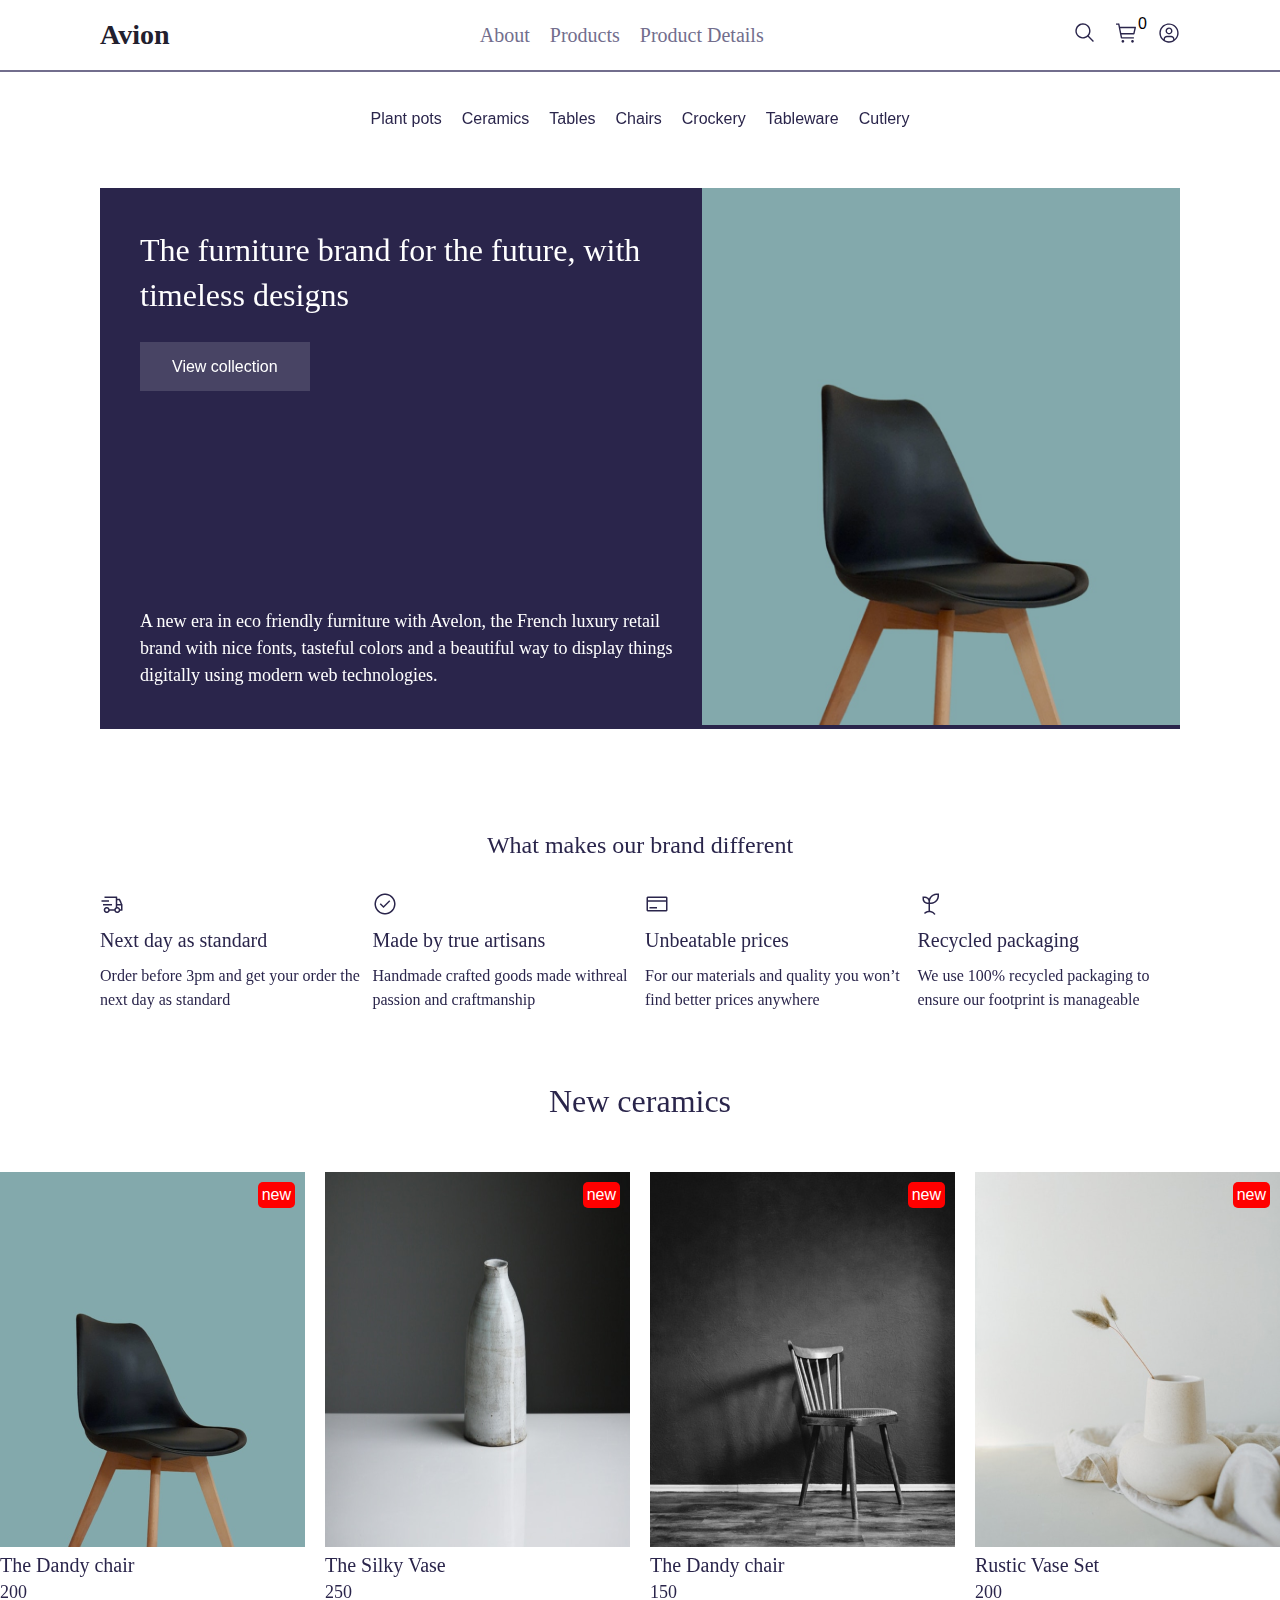
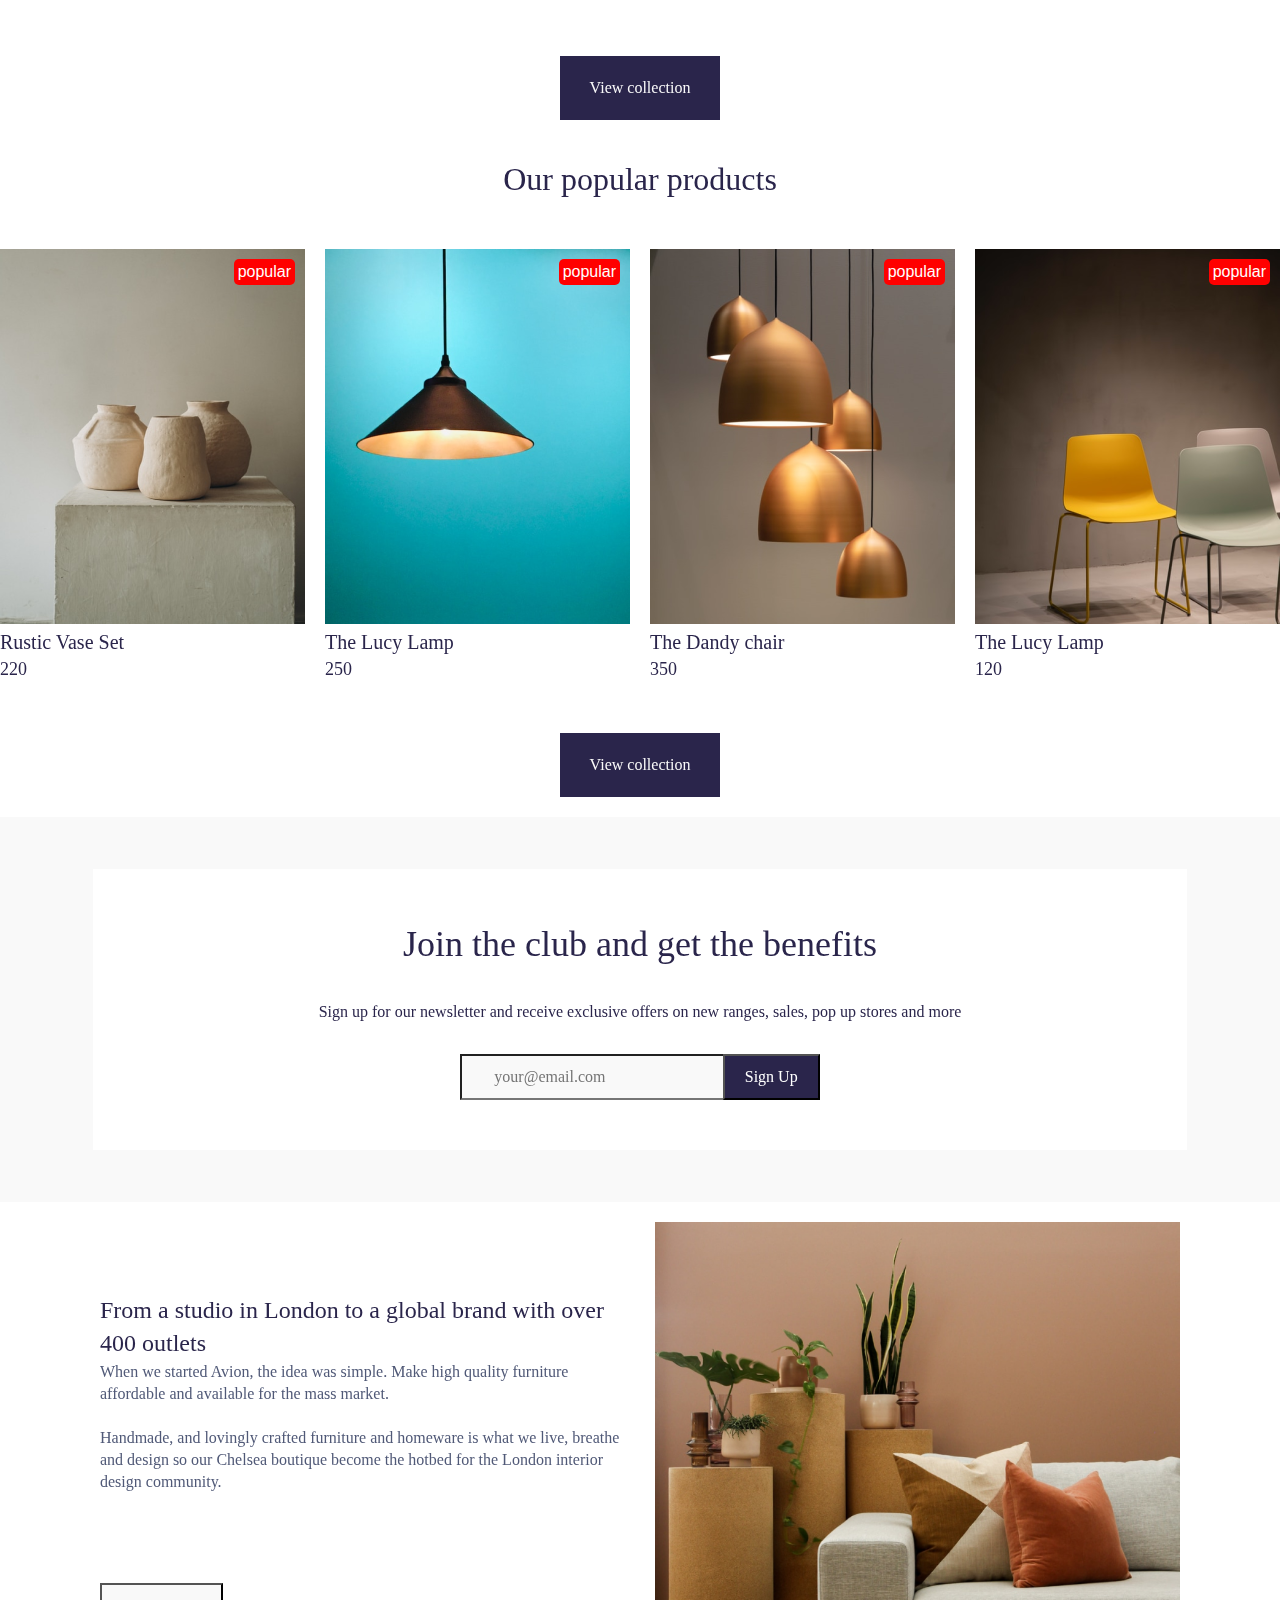
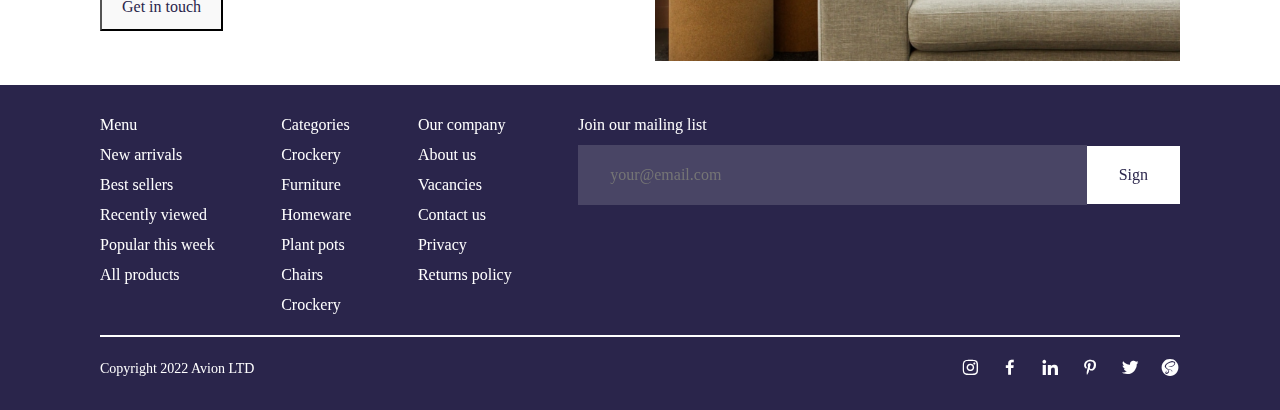
==== commit c62c94d6: "the end" ====
--- a/index.html
+++ b/index.html
@@ -8,6 +8,7 @@
       href="https://cdn.jsdelivr.net/npm/boxicons@latest/css/boxicons.min.css"
     />
     <link rel="stylesheet" href="./css/global.css" />
+    <link rel="stylesheet" href="./css/modal.css" />
     <link rel="stylesheet" href="./css/home.css" />
     <title>Home | Avion</title>
   </head>
@@ -41,7 +42,7 @@
             ><img src="./image/cart.svg" alt="" />
             <span class="cart-count">0</span></a
           >
-          <a class="icons-link" href=""
+          <a class="icons-link modal-open-btn" href=""
             ><img src="./image/acount.svg" alt=""
           /></a>
         </div>
@@ -201,6 +202,7 @@
 
     <a href="#" class="backtop"><i class="bx bx-up-arrow-alt"></i></a>
     <script src="./js/data.js"></script>
+    <script src="./js/modal.js"></script>
     <script src="./js/home.js"></script>
     <script src="./js/main.js"></script>
   </body>
--- a/css/global.css
+++ b/css/global.css
@@ -18,7 +18,7 @@
   align-items: center;
   position: fixed;
   inset: 0;
-  background-color: rgb(0, 0, 0);
+  background-color: rgb(42, 37, 75);
   color: white;
   opacity: 1;
   transition: all 0.8s ease-in-out;
@@ -55,6 +55,7 @@
 body {
   font-family: sans-serif;
 }
+
 .container {
   max-width: 1440px;
   margin: 0 auto;
@@ -70,7 +71,12 @@
 /* !header*/
 
 header {
-  padding: 10px 0;
+  /* padding: 10px 0; */
+  position: fixed;
+  top: 0;
+  width: 100%;
+  background-color: #fff;
+  z-index: 1000;
 }
 
 .logo {
--- a/css/modal.css
+++ b/css/modal.css
@@ -0,0 +1,38 @@
+.modal {
+  position: fixed;
+  inset: 0;
+  display: flex;
+  justify-content: center;
+  align-items: center;
+  background: rgba(0, 0, 0, 0.8);
+  opacity: 0;
+  z-index: -1;
+  transition: 0.5s;
+}
+
+.modal-show {
+  z-index: 1;
+  opacity: 1;
+}
+
+.modal-body {
+  position: absolute;
+  top: -100%;
+  max-width: 600px;
+  width: 100%;
+  background: white;
+  transition: 0.5s;
+}
+
+.modal-body-show {
+  top: 50%;
+  transform: translateY(-50%);
+}
+
+.modal-close-btn {
+  position: fixed;
+  top: 20px;
+  right: 20px;
+  background-color: transparent;
+  border: none;
+}
--- a/css/home.css
+++ b/css/home.css
@@ -5,6 +5,10 @@
   justify-content: center;
   gap: 20px;
   flex-wrap: wrap;
+  margin-top: 90px;
+  a {
+    color: #2a254b;
+  }
 }
 
 .herro-wrapper {
